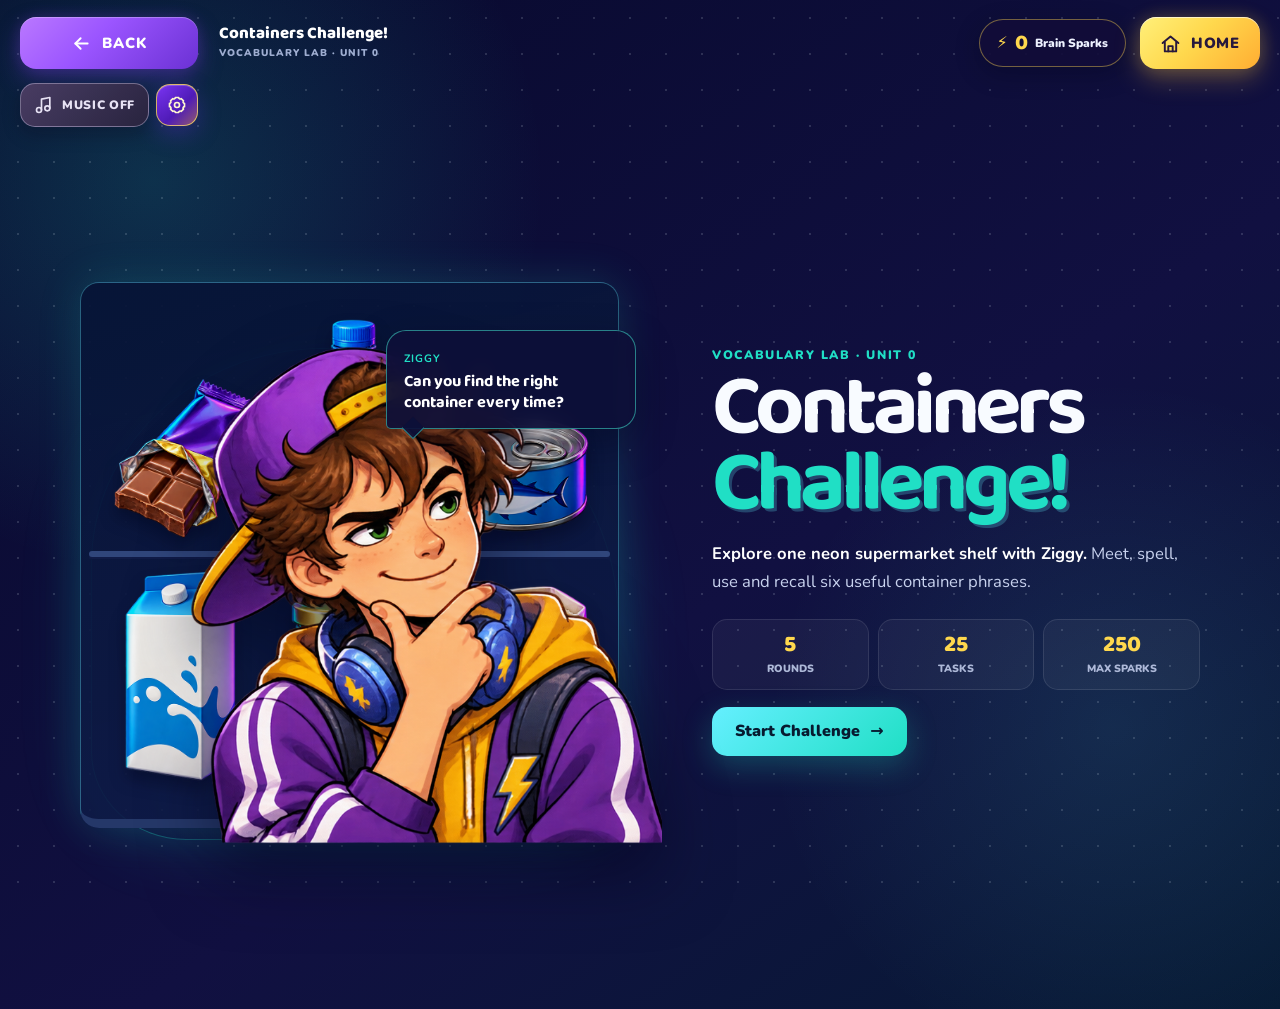
==== containers-challenge.html @ 0bf2038b "Publish English Quest Lab Unit 0" ====
<!doctype html>
<html lang="en">
<head>
  <meta charset="utf-8">
  <meta name="viewport" content="width=device-width, initial-scale=1">
  <meta name="theme-color" content="#071b34">
  <title>Containers Challenge! · Vocabulary Lab</title>
  <link rel="preconnect" href="https://fonts.googleapis.com">
  <link rel="preconnect" href="https://fonts.gstatic.com" crossorigin>
  <link href="https://fonts.googleapis.com/css2?family=Baloo+2:wght@600;700;800&family=Nunito:wght@600;700;800;900&display=swap" rel="stylesheet">
  <link rel="stylesheet" href="styles.css">
  <link rel="stylesheet" href="food-quest.css">
  <link rel="stylesheet" href="containers-challenge.css">
  <link rel="stylesheet" href="vocabulary-listen-build.css">
  <link rel="stylesheet" href="vocabulary-recall-audio.css">
  <link rel="stylesheet" href="navigation.css">
</head>
<body class="food-quest-page containers-theme">
  <header class="quest-nav shell">
    <a class="nav-button" href="vocabulary.html?unit=0#activity-panel">← Back</a>
    <div class="quest-nav-title"><span>Containers Challenge!</span><small>Vocabulary Lab · Unit 0</small></div>
    <div class="spark-counter" aria-label="Brain Sparks this run"><span aria-hidden="true">⚡</span><strong data-sparks>0</strong><span>Brain Sparks</span></div>
    <a class="home-button" href="index.html"><span aria-hidden="true">⌂</span> Home</a>
  </header>

  <main class="quest-shell shell">
    <section class="quest-intro" data-intro>
      <div class="intro-visual containers-intro" aria-label="Ziggy at a neon supermarket shelf">
        <div class="intro-mini-shelf" aria-hidden="true">
          <span class="product-art product-chocolate"></span><span class="product-art product-water"></span><span class="product-art product-tuna"></span>
          <span class="product-art product-milk"></span><span class="product-art product-jam"></span><span class="product-art product-flour"></span>
        </div>
        <img src="assets/characters/ziggy-tricky.png" alt="Ziggy ready for the Containers Challenge" width="700" height="724">
        <div class="intro-speech"><strong>Ziggy</strong><p>Can you find the right container every time?</p></div>
      </div>
      <div class="intro-copy">
        <p class="eyebrow">Vocabulary Lab · Unit 0</p>
        <h1>Containers <span>Challenge!</span></h1>
        <p class="story"><strong>Explore one neon supermarket shelf with Ziggy.</strong> Meet, spell, use and recall six useful container phrases.</p>
        <div class="intro-stats"><div><strong>5</strong><span>rounds</span></div><div><strong>25</strong><span>tasks</span></div><div><strong>250</strong><span>max sparks</span></div></div>
        <p class="best-score" data-best-score hidden>Best result: <strong>0</strong> / 250</p>
        <button class="primary-button" type="button" data-start>Start Challenge <span aria-hidden="true">→</span></button>
      </div>
    </section>

    <section class="quest-board" data-game hidden aria-live="polite">
      <div class="mission-progress"><div class="round-meta"><p data-round-label>Round 1 of 5</p><span data-task-label>Task 1 of 5</span></div><div class="progress-track" role="progressbar" aria-label="Mission progress" aria-valuemin="0" aria-valuemax="25" aria-valuenow="0"><span data-progress></span></div><div class="round-dots" data-round-dots></div></div>
      <div class="quest-stage">
        <aside class="guide-console" aria-label="Ziggy mission guide">
          <div class="guide-portrait"><img src="assets/characters/ziggy-tricky.png" alt="Ziggy looking tricky" width="700" height="724" data-guide-image><span class="guide-online"><i></i><b>Ziggy online</b></span></div>
          <div class="guide-speech"><span>Ziggy</span><p data-guide-message>Let’s meet the containers!</p></div>
          <div class="energy-panel"><div><span>Shelf mastery</span><strong data-energy-label>0%</strong></div><div class="energy-track"><span data-energy></span></div></div>
        </aside>
        <article class="quest-card" data-challenge>
          <div class="scene-status"><span data-scene-status>Supermarket shelf online</span></div>
          <div class="challenge-heading"><span class="round-icon" data-round-icon aria-hidden="true">◉</span><div><p data-round-name>Meet the Words</p><h2 data-instruction>Tap the product to reveal and hear its label.</h2></div></div>
          <div class="task-area" data-task-area></div>
          <div class="feedback" data-feedback hidden></div>
          <div class="challenge-actions"><button class="secondary-button" type="button" data-reset hidden>Empty Basket</button><button class="primary-button" type="button" data-check hidden>Check Basket</button><button class="primary-button" type="button" data-next disabled>Next</button></div>
          <div class="spark-shower" data-spark-shower aria-hidden="true"></div>
        </article>
      </div>
    </section>

    <section class="result-screen" data-result hidden>
      <div class="result-burst" aria-hidden="true">✦</div><p class="eyebrow">Shelf mastered!</p><h2>Container champion!</h2><p class="result-message" data-result-message></p>
      <div class="score-ring"><strong data-final-score>0</strong><span>/ 250</span></div>
      <div class="result-details"><p>First-try answers <strong data-final-correct>0 / 25</strong></p><p>New Brain Sparks saved <strong data-saved-sparks>+0</strong></p><p>Your best result <strong data-final-best>0 / 250</strong></p></div>
      <div class="result-actions"><button class="primary-button" type="button" data-play-again>Play Again</button><a class="secondary-button link-button" href="vocabulary.html?unit=0#activity-panel">Back to Unit 0</a><a class="secondary-button link-button" href="index.html">Home</a></div>
    </section>
  </main>
  <script src="vocabulary-audio-files.js"></script>
  <script src="vocabulary-audio.js"></script>
  <script src="vocabulary-answer-normalizer.js"></script>
  <script src="vocabulary-listen-build.js"></script>
  <script src="containers-challenge.js"></script>
  <script src="music-control.js"></script>
  <script src="navigation.js"></script>
</body>
</html>
---- styles.css ----
:root {
  --ink: #f8fbff;
  --muted: #b9c4e7;
  --night: #090d32;
  --panel: #111944;
  --line: rgba(255,255,255,.12);
  --yellow: #ffd541;
  --purple: #a15cff;
  --teal: #19d7c2;
  --blue: #398cff;
  --orange: #ff7137;
  --radius: 26px;
  --shadow: 0 22px 60px rgba(0,0,25,.28);
}

* { box-sizing: border-box; }
html { scroll-behavior: smooth; }
body { margin: 0; min-width: 320px; min-height: 100vh; color: var(--ink); background: radial-gradient(circle at 50% -20%, #1d286e 0%, transparent 42%), linear-gradient(155deg, #080b2b, #0a143b 60%, #071d37); font-family: "Nunito", system-ui, sans-serif; }
body::before { content: ""; position: fixed; inset: 0; pointer-events: none; opacity: .16; background-image: linear-gradient(rgba(255,255,255,.035) 1px, transparent 1px), linear-gradient(90deg, rgba(255,255,255,.035) 1px, transparent 1px); background-size: 48px 48px; mask-image: linear-gradient(black, transparent 80%); }
a { color: inherit; }
button { font: inherit; }
.shell { width: min(1120px, calc(100% - 40px)); margin-inline: auto; }
h1, h2, h3, p { margin-top: 0; }
h1, h2, h3 { font-family: "Baloo 2", system-ui, sans-serif; }

/* Home */
.home-shell { position: relative; width: min(1080px, calc(100% - 40px)); margin-inline: auto; padding: 68px 0 90px; }
.home-heading { margin-bottom: 48px; text-align: center; }
.brand-mark { display: grid; place-items: center; width: 52px; aspect-ratio: 1; margin: 0 auto 18px; border-radius: 16px; color: #0a123a; background: linear-gradient(145deg, #fff078, #ffb62c); box-shadow: 0 0 28px rgba(255,213,65,.2); font-family: "Baloo 2", sans-serif; font-weight: 900; transform: rotate(-4deg); }
.home-heading h1 { margin-bottom: 7px; font-size: clamp(3.6rem, 8vw, 6.4rem); line-height: .98; letter-spacing: -.06em; }
.home-heading h1 span { color: var(--yellow); }
.home-heading p { margin-bottom: 0; color: var(--muted); font-size: clamp(1rem, 2vw, 1.25rem); }
.lab-grid { display: grid; grid-template-columns: repeat(3, minmax(0,1fr)); gap: 24px; }
.lab-card { --accent: var(--purple); overflow: hidden; border: 1px solid var(--line); border-radius: var(--radius); color: var(--ink); background: rgba(17,25,68,.78); box-shadow: var(--shadow); text-decoration: none; transition: transform .25s ease, border-color .25s ease, box-shadow .25s ease; }
.lab-card.vocabulary { --accent: var(--teal); }
.lab-card.spelling { --accent: var(--blue); }
.lab-card.writing { --accent: var(--orange); }
.lab-card:hover { transform: translateY(-6px); border-color: color-mix(in srgb, var(--accent) 55%, white 12%); box-shadow: 0 28px 65px rgba(0,0,28,.36), 0 0 26px color-mix(in srgb, var(--accent) 15%, transparent); }
.lab-image { margin: 9px 9px 0; overflow: hidden; border-radius: 18px; background: #080d31; }
.lab-image img { display: block; width: 100%; height: auto; aspect-ratio: 1672 / 941; object-fit: contain; }
.lab-card-body { display: flex; align-items: center; justify-content: space-between; gap: 20px; padding: 22px 24px 24px; }
.lab-card-body p { margin-bottom: 2px; color: var(--accent); font-size: .78rem; font-weight: 900; text-transform: uppercase; letter-spacing: .11em; }
.lab-card-body h2 { margin-bottom: 0; font-size: clamp(1.55rem, 3vw, 2.1rem); line-height: 1.05; }
.open-arrow { display: grid; place-items: center; flex: 0 0 46px; width: 46px; aspect-ratio: 1; border-radius: 14px; color: #071033; background: var(--accent); font-size: 1.45rem; font-weight: 900; transition: transform .25s ease; }
.lab-card:hover .open-arrow { transform: translateX(4px); }
.lab-readiness { margin: -8px 18px 20px; padding: 14px; border: 1px solid rgba(255,255,255,.12); border-radius: 15px; background: rgba(5,9,38,.48); }
.lab-readiness>div:first-child { display: flex; align-items: baseline; justify-content: space-between; gap: 12px; }
.lab-readiness strong { color: var(--accent); }
.lab-readiness span, .lab-readiness small { color: var(--muted); font-size: .78rem; }
.lab-readiness small { display: block; margin-top: 7px; }
.lab-readiness .confirmed-count { display: block; margin-top: 5px; }
.readiness-track { height: 7px; margin-top: 9px; overflow: hidden; border-radius: 99px; background: rgba(255,255,255,.1); }
.readiness-track i { display: block; height: 100%; border-radius: inherit; background: var(--accent); }
.lab-readiness.is-ready { border-color: rgba(76,232,198,.42); }
.communication-readiness { display: grid; gap: 5px; margin-top: 10px; padding-top: 9px; border-top: 1px solid rgba(255,255,255,.1); }
.communication-readiness>b { color: var(--ink); font-size: .78rem; }
.communication-readiness>span { display: flex; justify-content: space-between; gap: 10px; }
.communication-readiness i, .communication-readiness em { font-style: normal; }
.communication-readiness .is-confirmed em { color: #4ce8c6; }
.communication-readiness .needs-confirmation em { color: #ffd36a; }
.final-quest-entry { display: flex; align-items: center; justify-content: space-between; gap: 28px; margin-top: 28px; padding: 26px 30px; border: 1px solid rgba(255,216,77,.5); border-radius: 24px; background: radial-gradient(circle at 90% 10%, rgba(255,216,77,.16), transparent 35%), linear-gradient(135deg, rgba(80,43,139,.9), rgba(30,23,76,.96)); box-shadow: var(--shadow); }
.final-quest-entry p { margin: 0 0 3px; color: var(--yellow); font-size: .78rem; font-weight: 900; letter-spacing: .11em; text-transform: uppercase; }
.final-quest-entry h2 { margin: 0; font-size: clamp(2rem,4vw,3rem); }
.final-quest-entry .final-status { display: grid; justify-items: start; gap: 5px; color: #d9d5ed; }
.final-summary { font-weight: 800; }
.final-status small { color: #cfc8e4; font-size: .82rem; }
.final-status small.is-unlocked { color: #78f2d4; font-weight: 900; }
.final-requirements { color: var(--yellow); font-size: .78rem; font-weight: 900; text-underline-offset: 3px; }
.final-quest-entry>.final-quest-action { display: inline-flex; align-items: center; justify-content: center; gap: 12px; flex: 0 0 auto; min-height: 52px; padding: 14px 20px; border-radius: 15px; color: #24133f; background: linear-gradient(135deg,var(--yellow),var(--orange)); box-shadow: 0 12px 28px rgba(255,174,58,.22); font-weight: 900; text-decoration: none; transition: transform .18s ease, filter .18s ease, box-shadow .18s ease; }
.final-quest-action svg { width: 21px; height: 21px; fill: none; stroke: currentColor; stroke-width: 2.2; stroke-linecap: round; stroke-linejoin: round; }
.final-quest-entry>.final-quest-action:not(.is-locked):hover { transform: translateY(-2px) scale(1.025); filter: brightness(1.08); box-shadow: 0 16px 34px rgba(255,174,58,.32); }
.final-quest-entry>.final-quest-action.is-locked { cursor: not-allowed; color: #c6c1d5; background: linear-gradient(135deg,#38324f,#29243d); box-shadow: inset 0 0 0 1px rgba(255,255,255,.1); }

/* Lab pages */
.lab-page { --theme: var(--purple); background: radial-gradient(circle at 65% 0%, color-mix(in srgb, var(--theme) 18%, transparent), transparent 35%), linear-gradient(155deg, #080b2b, #0b1439 65%, #071b34); }
.theme-vocabulary { --theme: var(--teal); }
.theme-spelling { --theme: var(--blue); }
.theme-writing { --theme: var(--orange); }
.lab-nav { position: relative; z-index: 2; display: flex; justify-content: space-between; align-items: center; padding-block: 22px; }
.nav-button, .home-button { display: inline-flex; align-items: center; justify-content: center; gap: 8px; min-height: 46px; padding: 0 17px; border: 1px solid var(--line); border-radius: 14px; background: rgba(255,255,255,.055); font-weight: 800; text-decoration: none; transition: background .2s ease, transform .2s ease; }
.nav-button:hover, .home-button:hover { transform: translateY(-2px); background: rgba(255,255,255,.1); }
.home-button { color: var(--theme); }
.lab-shell { padding: 38px 0 90px; }
.lab-hero { display: grid; grid-template-columns: minmax(0,1.22fr) minmax(280px,.78fr); align-items: center; gap: clamp(32px, 6vw, 72px); }
.lab-cover { overflow: hidden; padding: 8px; border: 1px solid color-mix(in srgb, var(--theme) 42%, white 10%); border-radius: 27px; background: rgba(255,255,255,.05); box-shadow: var(--shadow), 0 0 42px color-mix(in srgb, var(--theme) 12%, transparent); }
.lab-cover img { display: block; width: 100%; height: auto; aspect-ratio: 1672 / 941; border-radius: 19px; object-fit: contain; background: #080d31; }
.lab-character-stage { position: relative; display: grid; place-items: end center; min-height: 500px; isolation: isolate; }
.lab-character-stage::before { content: ""; position: absolute; z-index: -1; left: 8%; right: 8%; bottom: 3%; height: 58%; border: 1px solid color-mix(in srgb, var(--theme) 35%, transparent); border-radius: 46% 54% 20% 20%; background: radial-gradient(circle at 50% 70%, color-mix(in srgb, var(--theme) 26%, transparent), transparent 67%); box-shadow: 0 0 65px color-mix(in srgb, var(--theme) 15%, transparent); }
.lab-character-stage > img { display: block; width: auto; max-width: 100%; height: min(500px, 48vw); object-fit: contain; filter: drop-shadow(0 24px 30px rgba(0,0,25,.42)); }
.lab-character-bubble { position: absolute; z-index: 2; top: 5%; right: 0; width: min(245px, 46%); padding: 15px 17px; border: 1px solid color-mix(in srgb, var(--theme) 48%, white 8%); border-radius: 20px 20px 20px 5px; background: rgba(12,18,58,.92); box-shadow: 0 16px 38px rgba(0,0,25,.28), 0 0 24px color-mix(in srgb, var(--theme) 12%, transparent); backdrop-filter: blur(8px); }
.lab-character-bubble::after { content: ""; position: absolute; left: 18px; bottom: -8px; width: 15px; height: 15px; border-right: 1px solid color-mix(in srgb, var(--theme) 48%, white 8%); border-bottom: 1px solid color-mix(in srgb, var(--theme) 48%, white 8%); background: rgba(12,18,58,.92); transform: rotate(45deg); }
.lab-character-bubble span { color: var(--theme); font-size: .68rem; font-weight: 900; text-transform: uppercase; letter-spacing: .11em; }
.lab-character-bubble p { margin: 3px 0 0; color: #fff; font-family: "Baloo 2", sans-serif; font-size: 1rem; font-weight: 700; line-height: 1.3; }
.lab-guide, .section-title > p, .activity-heading p { margin-bottom: 7px; color: var(--theme); font-size: .77rem; font-weight: 900; text-transform: uppercase; letter-spacing: .13em; }
.lab-title h1 { margin-bottom: 14px; font-size: clamp(3.4rem, 7vw, 6rem); line-height: .93; letter-spacing: -.06em; }
.lab-title > p:last-child { max-width: 420px; margin-bottom: 0; color: var(--muted); font-size: 1.06rem; line-height: 1.65; }
.units-section { margin-top: 80px; }
.section-title { margin-bottom: 25px; }
.section-title h2 { margin-bottom: 0; font-size: clamp(2.2rem, 4vw, 3.3rem); line-height: 1; }
.unit-grid { display: grid; grid-template-columns: repeat(3, minmax(0,1fr)); gap: 15px; }
.unit-card { display: grid; grid-template-columns: 48px 1fr auto; align-items: center; gap: 13px; min-height: 88px; padding: 14px; border: 1px solid color-mix(in srgb, var(--theme) 38%, transparent); border-radius: 19px; color: var(--ink); background: rgba(17,25,68,.72); text-align: left; cursor: pointer; transition: transform .2s ease, border-color .2s ease, background .2s ease; }
.unit-card:not(:disabled):hover { transform: translateY(-3px); border-color: var(--theme); }
.unit-card.is-selected { border-color: var(--theme); background: color-mix(in srgb, var(--theme) 13%, #111944); box-shadow: 0 0 25px color-mix(in srgb, var(--theme) 12%, transparent); }
.unit-index { display: grid; place-items: center; width: 48px; aspect-ratio: 1; border-radius: 14px; color: #071033; background: var(--theme); font-family: "Baloo 2", sans-serif; font-size: 1.4rem; font-weight: 900; }
.unit-card small, .unit-card strong { display: block; }
.unit-card small { color: var(--muted); font-size: .66rem; text-transform: uppercase; letter-spacing: .08em; }
.unit-card strong { margin-top: 2px; font-family: "Baloo 2", sans-serif; font-size: 1rem; }
.unit-action { color: var(--theme); font-size: .76rem; font-weight: 900; text-transform: uppercase; }
.unit-card.is-locked { opacity: .52; cursor: not-allowed; }
.unit-card.is-locked .unit-index { color: var(--muted); background: rgba(255,255,255,.1); }
.activity-panel { scroll-margin-top: 22px; margin-top: 24px; min-height: 116px; padding: 24px; border: 1px dashed rgba(255,255,255,.15); border-radius: 23px; background: rgba(10,15,50,.42); }
.panel-prompt { display: flex; align-items: center; justify-content: center; gap: 12px; min-height: 66px; color: var(--muted); text-align: center; }
.panel-prompt span { color: var(--theme); font-size: 1.5rem; }
.panel-prompt p { margin: 0; }
.activity-panel.is-open { border-style: solid; border-color: color-mix(in srgb, var(--theme) 32%, transparent); background: rgba(17,25,68,.68); }
.activity-heading { display: flex; justify-content: space-between; align-items: center; gap: 20px; margin-bottom: 20px; }
.activity-heading h2 { margin-bottom: 0; font-size: clamp(1.7rem, 4vw, 2.5rem); }
.unit-state { padding: 7px 11px; border-radius: 999px; color: var(--theme); background: color-mix(in srgb, var(--theme) 12%, transparent); font-size: .7rem; font-weight: 900; text-transform: uppercase; letter-spacing: .08em; }
.empty-state { display: flex; align-items: center; gap: 17px; padding: 23px; border: 1px solid var(--line); border-radius: 18px; background: rgba(6,10,39,.44); }
.empty-state > span { display: grid; place-items: center; flex: 0 0 48px; width: 48px; aspect-ratio: 1; border-radius: 14px; color: var(--theme); background: color-mix(in srgb, var(--theme) 10%, transparent); font-size: 1.6rem; }
.empty-state h3 { margin-bottom: 4px; font-size: 1.18rem; }
.empty-state p { margin-bottom: 0; color: var(--muted); line-height: 1.5; }
.activity-list { display: grid; gap: 12px; }
.activity-card { display: grid; grid-template-columns: auto 1fr auto; align-items: center; gap: 15px; padding: 18px; border: 1px solid var(--line); border-radius: 16px; text-decoration: none; }

/* Vocabulary mission catalogue */
.theme-vocabulary { min-width: 0; }
.theme-vocabulary .activity-panel.has-mission-grid { padding: clamp(18px, 3vw, 30px); background: radial-gradient(circle at 100% 0%, rgba(25,215,194,.12), transparent 34%), rgba(17,25,68,.72); }
.mission-heading { margin-bottom: 24px; }
.mission-grid { display: grid; grid-template-columns: repeat(3, minmax(0, 1fr)); gap: 18px; }
.mission-card { position: relative; display: grid; grid-template-columns: minmax(0, 1fr) 112px; grid-template-areas: "top top" "topic character" "title character" "wordcount character" "stages stages" "footer footer"; gap: 8px 16px; min-height: 332px; overflow: hidden; padding: 20px; border: 1px solid rgba(25,215,194,.3); border-radius: 22px; color: var(--ink); background: linear-gradient(145deg, rgba(16,61,75,.84), rgba(12,24,66,.96) 62%); box-shadow: inset 0 1px rgba(255,255,255,.06), 0 16px 34px rgba(0,0,30,.22); text-decoration: none; }
.mission-card::before { content: ""; position: absolute; inset: auto -45px -70px auto; width: 180px; aspect-ratio: 1; border-radius: 50%; background: rgba(25,215,194,.1); filter: blur(2px); pointer-events: none; }
.mission-card.is-available { z-index: 0; cursor: pointer; border-color: rgba(43,255,196,.68); background: linear-gradient(145deg, rgba(14,93,89,.9), rgba(12,31,70,.97) 64%); transition: transform .22s ease, border-color .22s ease, box-shadow .22s ease; }
.mission-card.is-available > * { pointer-events: none; }
.mission-card.is-available:hover { transform: translateY(-5px); border-color: #5dffd5; box-shadow: 0 20px 42px rgba(0,0,30,.32), 0 0 28px rgba(25,215,194,.18); }
.mission-card.is-locked { opacity: .78; }
.mission-card-top { grid-area: top; display: flex; align-items: center; justify-content: space-between; gap: 10px; }
.mission-number { color: #72ffe1; font-size: .67rem; font-weight: 900; text-transform: uppercase; letter-spacing: .11em; }
.mission-status { display: inline-flex; align-items: center; gap: 6px; padding: 6px 9px; border-radius: 999px; font-size: .62rem; font-weight: 900; text-transform: uppercase; letter-spacing: .06em; }
.mission-status::before { content: ""; width: 7px; aspect-ratio: 1; border-radius: 50%; background: currentColor; box-shadow: 0 0 9px currentColor; }
.mission-status.is-coming-soon { color: #aebbdc; background: rgba(255,255,255,.07); }
.mission-status.is-ready { color: #64ffb7; background: rgba(40,255,151,.11); }
.mission-status.is-completed { color: #ffe36d; background: rgba(255,213,65,.12); }
.mission-status.is-progress { color: #70f4ff; background: rgba(33,217,255,.13); }
.mission-status.is-not-started { color: #ffce69; background: rgba(255,170,45,.14); }
.mission-card.is-mission-open { border-width: 2px; box-shadow: 0 18px 38px rgba(0,0,30,.3), 0 0 24px rgba(255,190,58,.12); }
.mission-card.is-mission-open::after { content: "Mission available"; position: absolute; right: 16px; bottom: 13px; color: rgba(255,225,132,.22); font-size: .58rem; font-weight: 900; letter-spacing: .09em; text-transform: uppercase; pointer-events: none; }
.mission-card.is-mission-complete { opacity: 1; border-color: rgba(255,225,103,.58); }
.mission-card.is-mission-complete[data-mission-launch] { pointer-events: auto; cursor: pointer; }
.mission-character { grid-area: character; position: relative; z-index: 1; display: grid; align-items: end; justify-items: center; min-height: 118px; }
.mission-character::before { content: ""; position: absolute; z-index: -1; bottom: 2px; width: 105px; height: 70px; border-radius: 50%; background: radial-gradient(circle, rgba(25,215,194,.3), transparent 68%); }
.mission-character img { display: block; width: 108px; height: 138px; object-fit: contain; object-position: center bottom; filter: drop-shadow(0 12px 12px rgba(0,0,24,.38)); }
.mission-topic { grid-area: topic; align-self: end; color: #69fadd; font-size: .72rem; font-weight: 900; text-transform: uppercase; letter-spacing: .08em; }
.mission-title { grid-area: title; align-self: start; font-family: "Baloo 2", sans-serif; font-size: clamp(1.35rem, 2.4vw, 1.8rem); line-height: 1.04; }
.mission-word-count { grid-area: wordcount; width:fit-content; padding:5px 8px; border-radius:999px; color:#ffe36d; background:rgba(255,213,65,.11); font-size:.65rem; font-weight:900; text-transform:uppercase; }
.mission-stages { grid-area: stages; display: flex; flex-wrap: wrap; gap: 6px; align-content: start; margin-top: 7px; }
.mission-stages > span { display: grid; gap: 1px; padding: 5px 8px; border: 1px solid rgba(105,250,221,.18); border-radius: 12px; color: #c9f8ef; background: rgba(4,24,48,.38); font-size: .64rem; font-weight: 800; }
.mission-stages > span.is-stage-complete { border-color:rgba(255,227,109,.58); color:#ffe36d; background:rgba(255,213,65,.1); }
.mission-stages > span.is-stage-complete::before { content:"✓"; margin-right:3px; }
.mission-stages b { font: inherit; }
.mission-stages small { color: #8ebdb7; font-size: .52rem; font-weight: 800; }
.mission-card-footer { grid-area: footer; z-index: 1; display: flex; align-items: end; justify-content: space-between; gap: 12px; min-height: 28px; margin-top: 6px; }
.mission-description { grid-column: 1 / -1; color: #d8ddf3; font-size: .86rem; line-height: 1.4; }
.theme-writing .activity-panel.has-mission-grid { padding: clamp(18px, 3vw, 30px); background: radial-gradient(circle at 100% 0%, rgba(255,146,69,.16), transparent 34%), rgba(31,19,69,.78); }
.theme-writing .mission-card { border-color: rgba(255,190,68,.38); background: linear-gradient(145deg, rgba(106,42,95,.92), rgba(30,22,72,.97) 66%); }
.theme-writing .mission-card.is-available { border-color: rgba(255,174,65,.72); }
.theme-grammar .activity-panel.has-mission-grid { padding: clamp(18px, 3vw, 30px); background: radial-gradient(circle at 100% 0%, rgba(169,83,255,.18), transparent 34%), rgba(35,20,75,.78); }
.theme-grammar .mission-card { border-color: rgba(188,117,255,.5); background: linear-gradient(145deg, rgba(84,37,135,.94), rgba(30,22,72,.98) 68%); }
.theme-grammar .mission-card.is-mission-open { border-color: rgba(255,197,71,.82); box-shadow: 0 18px 38px rgba(0,0,30,.32), 0 0 28px rgba(165,77,255,.2); }
.theme-grammar .mission-topic,.theme-grammar .mission-action,.theme-grammar .mission-progress-count { color: #ffd667; }
.theme-writing .mission-topic,.theme-writing .mission-action,.theme-writing .mission-progress-count { color: #ffbf55; }
.writing-cover-mark { width: 128px; height: 82px; margin-bottom: 8px; border-radius: 16px; object-fit: cover; box-shadow: 0 10px 28px rgba(0,0,30,.3); }
.mission-best { color: #ffe36d; font-size: .68rem; font-weight: 900; }
.mission-progress-count { color:#c8d8f5; font-size:.66rem; font-weight:900; }
.mission-action { min-height: 38px; margin-left: auto; display: inline-flex; align-items: center; justify-content: center; padding: 8px 12px; border-radius: 12px; color: #082d35; background: linear-gradient(135deg,#6dffe0,#20d9c4); box-shadow: 0 8px 18px rgba(25,215,194,.18); font-size: .72rem; font-weight: 900; text-transform: uppercase; letter-spacing: .05em; }
.theme-grammar .mission-action { color: #281244; background: linear-gradient(135deg,#ffe169,#ffb43e); box-shadow: 0 8px 18px rgba(255,180,62,.2); }
.mission-card.is-locked .mission-action { color: #9aa8cd; }
.legacy-lab-redirect { display: grid; grid-template-columns: minmax(220px,.65fr) minmax(280px,1fr); align-items: center; gap: 38px; min-height: 100vh; padding-block: 50px; }
.legacy-lab-redirect img { display: block; width: 100%; max-height: 520px; object-fit: contain; filter: drop-shadow(0 24px 30px rgba(0,0,25,.42)); }
.legacy-lab-redirect h1 { margin-bottom: 10px; font-size: clamp(3rem,7vw,5.5rem); line-height: .95; }
.legacy-lab-redirect p:not(.lab-guide) { color: var(--muted); font-size: 1.05rem; }
.legacy-lab-redirect .nav-button { width: fit-content; color: #071033; background: var(--teal); }
@media (max-width: 820px) {
  .home-shell { padding-top: 52px; }
  .home-heading { margin-bottom: 36px; }
  .lab-grid { grid-template-columns: repeat(2,minmax(0,1fr)); gap: 18px; }
  .lab-card-body { padding: 18px; }
  .open-arrow { width: 40px; }
  .lab-hero { grid-template-columns: 1fr; gap: 32px; }
  .lab-title { max-width: 660px; }
  .lab-cover { max-width: 720px; }
  .lab-character-stage { justify-self: center; width: min(100%, 680px); min-height: 430px; }
  .lab-character-stage > img { height: min(430px, 70vw); }
  .units-section { margin-top: 62px; }
  .unit-grid { grid-template-columns: 1fr; }
  .mission-grid { grid-template-columns: 1fr; }
}

@media (min-width: 821px) and (max-width: 1080px) {
  .mission-grid { grid-template-columns: repeat(2,minmax(0,1fr)); }
}

@media (max-width: 620px) {
  .shell, .home-shell { width: min(100% - 24px, 540px); }
  .home-shell { padding-block: 40px 64px; }
  .home-heading h1 { font-size: clamp(3.25rem, 16vw, 4.6rem); }
  .lab-grid { grid-template-columns: 1fr; }
  .final-quest-entry { align-items: stretch; flex-direction: column; padding: 22px 18px; }
  .final-quest-entry>.final-quest-action { width: 100%; justify-content: center; }
  .lab-card-body h2 { font-size: 1.7rem; }
  .lab-nav { padding-block: 14px; }
  .nav-button, .home-button { min-height: 42px; padding-inline: 14px; }
  .lab-shell { padding-top: 20px; }
  .lab-hero { gap: 26px; }
  .lab-cover { padding: 5px; border-radius: 20px; }
  .lab-cover img { border-radius: 14px; }
  .lab-character-stage { min-height: 285px; }
  .lab-character-stage > img { height: min(300px, 80vw); max-width: 78%; }
  .lab-character-bubble { top: 2%; right: 1%; width: min(190px, 45%); padding: 10px 12px; border-radius: 15px 15px 15px 4px; }
  .lab-character-bubble p { font-size: .78rem; }
  .lab-title h1 { font-size: 3.45rem; }
  .units-section { margin-top: 52px; }
  .unit-card { min-height: 80px; }
  .activity-panel { padding: 17px; }
  .activity-heading { align-items: flex-start; }
  .empty-state { align-items: flex-start; padding: 18px; }
  .mission-card { grid-template-columns: minmax(0, 1fr) 84px; min-height: 288px; padding: 16px; }
  .mission-character img { width: 84px; height: 112px; }
  .mission-character::before { width: 82px; height: 54px; }
  .mission-stages > span { font-size: .59rem; }
  .mission-card-footer { align-items: flex-start; flex-direction: column; }
  .mission-action { margin-left: 0; }
  .legacy-lab-redirect { grid-template-columns: 1fr; text-align: center; }
  .legacy-lab-redirect img { max-height: 300px; }
  .legacy-lab-redirect .nav-button { margin-inline: auto; }
}

@media (prefers-reduced-motion: reduce) {
  html { scroll-behavior: auto; }
  *, *::before, *::after { transition-duration: .001ms !important; scroll-behavior: auto !important; }
}

:focus-visible { outline: 3px solid var(--yellow); outline-offset: 4px; }
.progress-data-tools{max-width:1180px;margin:24px auto 0;padding:18px 22px;border:1px solid rgba(255,255,255,.16);border-radius:18px;display:flex;align-items:center;justify-content:space-between;gap:18px;background:rgba(9,13,50,.72);color:#fff}.progress-data-tools h2{margin:0;font-size:1.15rem}.progress-data-tools p{margin:4px 0}.progress-data-tools small{display:block;min-height:1.2em;color:#d9ddff}.progress-data-actions{display:flex;align-items:center;gap:10px;flex-wrap:wrap}.progress-data-actions button,.progress-data-actions label{border:0;border-radius:999px;padding:10px 14px;background:#fff;color:#11133e;font:800 .85rem Nunito,sans-serif;cursor:pointer}.progress-data-actions input{position:absolute;width:1px;height:1px;opacity:0}@media(max-width:720px){.progress-data-tools{align-items:stretch;flex-direction:column}}
---- food-quest.css ----
:root {
  --quest-a: #28e7c5;
  --quest-b: #75f6ff;
  --quest-c: #ffd84d;
  --quest-dark: #063d58;
  --quest-warm: #ff7a54;
}

.quantity-theme { --quest-a: #a96cff; --quest-b: #ff78ce; --quest-dark: #492070; --quest-warm: #55dcff; }
[hidden] { display: none !important; }
.sr-only { position: absolute; width: 1px; height: 1px; padding: 0; margin: -1px; overflow: hidden; clip: rect(0,0,0,0); white-space: nowrap; border: 0; }
.food-quest-page { overflow-x: hidden; background: radial-gradient(circle at 12% 18%, color-mix(in srgb, var(--quest-a) 18%, transparent), transparent 28%), radial-gradient(circle at 87% 72%, color-mix(in srgb, var(--quest-b) 10%, transparent), transparent 26%), linear-gradient(145deg, #07092c, #111041 58%, #071b35); }
.food-quest-page::after { content: ""; position: fixed; z-index: -1; inset: 0; pointer-events: none; opacity: .15; background-image: radial-gradient(circle, #e7f8ff 1px, transparent 1px); background-size: 36px 36px; }
.quest-nav { position: relative; z-index: 5; display: grid; grid-template-columns: auto 1fr auto auto; align-items: center; gap: 14px; width: min(1240px, calc(100% - 40px)); padding-block: 17px; }
.quest-nav-title { padding-left: 7px; }
.quest-nav-title span, .quest-nav-title small { display: block; }
.quest-nav-title span { color: #fff; font: 800 1.05rem/1 "Baloo 2", sans-serif; }
.quest-nav-title small { margin-top: 3px; color: #9faed1; font-size: .62rem; font-weight: 900; text-transform: uppercase; letter-spacing: .1em; }
.spark-counter { display: inline-flex; align-items: center; justify-content: center; gap: 7px; min-height: 48px; padding: 0 17px; border: 1px solid rgba(255,216,77,.42); border-radius: 999px; background: rgba(18,13,57,.9); box-shadow: 0 7px 25px rgba(0,0,22,.3); }
.spark-counter > span:first-child, .spark-counter strong { color: var(--quest-c); }
.spark-counter strong { font: 800 1.35rem "Baloo 2", sans-serif; }
.spark-counter > span:last-child { color: #edf1ff; font-size: .74rem; font-weight: 900; }
.food-quest-page .home-button { color: var(--quest-a); }
.quest-shell { padding: 30px 0 80px; }

.quest-intro { display: grid; grid-template-columns: minmax(0,1.06fr) minmax(340px,.94fr); align-items: center; gap: clamp(36px,7vw,82px); min-height: calc(100vh - 145px); }
.intro-visual { position: relative; display: grid; place-items: end center; min-height: 620px; isolation: isolate; }
.intro-visual::before { content: ""; position: absolute; z-index: -2; inset: 16% 2% 2%; border: 1px solid color-mix(in srgb, var(--quest-a) 32%, transparent); border-radius: 44% 56% 18% 18%; background: radial-gradient(circle at 50% 68%, color-mix(in srgb, var(--quest-a) 24%, transparent), transparent 66%); box-shadow: 0 0 75px color-mix(in srgb, var(--quest-a) 16%, transparent); }
.intro-visual > img { display: block; width: auto; max-width: 92%; height: min(600px,60vw); object-fit: contain; filter: drop-shadow(0 30px 34px rgba(0,0,24,.5)); }
.quantity-intro > img { height: min(520px,54vw); }
.intro-speech { position: absolute; z-index: 3; top: 13%; right: -1%; width: min(250px,46%); padding: 15px 17px; border: 1px solid color-mix(in srgb, var(--quest-a) 46%, white 8%); border-radius: 20px 20px 20px 5px; background: rgba(13,16,57,.93); box-shadow: 0 15px 38px rgba(0,0,25,.35); backdrop-filter: blur(8px); }
.intro-speech::after { content: ""; position: absolute; left: 18px; bottom: -8px; width: 15px; height: 15px; border-right: 1px solid color-mix(in srgb, var(--quest-a) 46%, white 8%); border-bottom: 1px solid color-mix(in srgb, var(--quest-a) 46%, white 8%); background: rgba(13,16,57,.93); transform: rotate(45deg); }
.intro-speech strong { color: var(--quest-a); font-size: .67rem; text-transform: uppercase; letter-spacing: .11em; }
.intro-speech p { margin: 3px 0 0; color: #fff; font: 700 1.02rem/1.3 "Baloo 2", sans-serif; }
.store-sign, .quantity-display { position: absolute; z-index: -1; top: 25%; left: 3%; display: grid; place-items: center; width: 104px; min-height: 72px; border: 2px solid var(--quest-a); border-radius: 15px; color: var(--quest-a); background: #080d31; box-shadow: 0 0 25px color-mix(in srgb, var(--quest-a) 48%, transparent), inset 0 0 20px color-mix(in srgb, var(--quest-a) 12%, transparent); transform: rotate(-5deg); }
.store-sign span, .quantity-display b { font: 800 1.15rem "Baloo 2", sans-serif; }
.store-sign i, .quantity-display span { color: var(--quest-b); font-size: .58rem; font-style: normal; font-weight: 900; letter-spacing: .15em; }
.intro-shelves, .intro-crates { position: absolute; z-index: -1; left: 3%; right: 3%; bottom: 5%; display: flex; align-items: end; justify-content: space-around; height: 85px; padding: 10px 18px; border: 1px solid color-mix(in srgb, var(--quest-a) 28%, transparent); border-radius: 15px; background: rgba(8,13,49,.78); font-size: 2rem; }
.intro-crates { left: 8%; right: 8%; }
.eyebrow { margin-bottom: 8px; color: var(--quest-a); font-size: .77rem; font-weight: 900; text-transform: uppercase; letter-spacing: .13em; }
.intro-copy h1 { margin-bottom: 18px; font-size: clamp(3.55rem,6.7vw,6rem); line-height: .88; letter-spacing: -.06em; }
.intro-copy h1 span { display: block; color: var(--quest-a); text-shadow: 3px 3px 0 color-mix(in srgb, var(--quest-b) 24%, transparent); }
.story { max-width: 520px; margin-bottom: 24px; color: #c8d2ee; font-size: 1.04rem; line-height: 1.65; }
.story strong { color: #fff; }
.intro-stats { display: grid; grid-template-columns: repeat(3,1fr); gap: 9px; max-width: 510px; margin-bottom: 17px; }
.intro-stats div { padding: 13px; border: 1px solid rgba(255,255,255,.1); border-radius: 15px; background: rgba(255,255,255,.045); text-align: center; }
.intro-stats strong, .intro-stats span { display: block; }
.intro-stats strong { color: var(--quest-c); font: 800 1.45rem/1 "Baloo 2", sans-serif; }
.intro-stats span { margin-top: 4px; color: #aeb9d8; font-size: .66rem; font-weight: 900; text-transform: uppercase; }
.best-score { margin-bottom: 16px; color: #d9cdf1; }
.best-score strong { color: var(--quest-c); }
.intro-actions { display: flex; flex-wrap: wrap; align-items: center; gap: 14px; }
.mission-link { color: var(--quest-b); font-size: .82rem; font-weight: 900; text-underline-offset: 4px; }

.primary-button, .secondary-button, .option-button, .word-button, .match-option { min-height: 49px; border: 0; border-radius: 15px; font-weight: 900; cursor: pointer; transition: transform .18s ease, box-shadow .18s ease, opacity .18s ease, background .18s ease; }
.primary-button { display: inline-flex; align-items: center; justify-content: center; gap: 10px; padding: 0 23px; color: #071b30; background: linear-gradient(135deg,var(--quest-b),var(--quest-a)); box-shadow: 0 10px 30px color-mix(in srgb, var(--quest-a) 25%, transparent); }
.secondary-button { padding: 0 19px; border: 1px solid rgba(255,255,255,.16); color: #f8fbff; background: rgba(255,255,255,.075); }
.primary-button:hover:not(:disabled), .secondary-button:hover:not(:disabled), .option-button:hover:not(:disabled), .word-button:hover:not(:disabled), .match-option:hover:not(:disabled) { transform: translateY(-2px); }
.primary-button:disabled { opacity: .35; cursor: not-allowed; box-shadow: none; }

.quest-board { --round-a: var(--quest-a); --round-b: var(--quest-b); --round-dark: var(--quest-dark); width: min(1180px,100%); margin: 8px auto 0; }
.quest-board[data-round-theme="shop"] { --round-a: #32e6bd; --round-b: #7ff8e0; --round-dark: #075b57; }
.quest-board[data-round-theme="fridge"] { --round-a: #51a8ff; --round-b: #70eeff; --round-dark: #144b86; }
.quest-board[data-round-theme="build"] { --round-a: #ff8d4d; --round-b: #ffd35d; --round-dark: #713944; }
.quest-board[data-round-theme="boss"] { --round-a: #ff58bb; --round-b: #ffd84d; --round-dark: #6b2472; }
.quest-board[data-round-theme="count"] { --round-a: #6a9dff; --round-b: #64e7ff; --round-dark: #253e83; }
.quest-board[data-round-theme="pack"] { --round-a: #ff9b4a; --round-b: #ffe36a; --round-dark: #74394b; }
.quest-board[data-round-theme="ask"] { --round-a: #45e49a; --round-b: #c2f65a; --round-dark: #176257; }
.mission-progress { margin-bottom: 13px; padding: 12px 16px; border: 1px solid rgba(255,255,255,.11); border-radius: 17px; background: rgba(9,9,42,.65); }
.round-meta { display: flex; justify-content: space-between; gap: 18px; margin-bottom: 7px; color: #cbd4ee; font-size: .75rem; font-weight: 900; text-transform: uppercase; letter-spacing: .08em; }
.round-meta p { margin: 0; color: var(--round-b); }
.progress-track { overflow: hidden; height: 9px; border-radius: 99px; background: rgba(255,255,255,.08); }
.progress-track > span { display: block; width: 0; height: 100%; border-radius: inherit; background: linear-gradient(90deg,var(--round-a),var(--round-b),var(--quest-c)); transition: width .4s ease; }
.round-dots { display: grid; grid-template-columns: repeat(5,1fr); gap: 7px; margin-top: 7px; }
.round-dot { height: 5px; border-radius: 99px; background: rgba(255,255,255,.09); }
.round-dot.is-current { background: var(--round-a); box-shadow: 0 0 10px var(--round-a); }
.round-dot.is-done { background: #58e4ad; }
.quest-stage { display: grid; grid-template-columns: 260px minmax(0,1fr); align-items: stretch; gap: 15px; }
.guide-console, .quest-card { border: 1px solid color-mix(in srgb, var(--round-a) 30%, rgba(255,255,255,.1)); box-shadow: 0 24px 65px rgba(0,0,25,.35),0 0 28px color-mix(in srgb,var(--round-a) 8%,transparent); }
.guide-console { position: relative; overflow: hidden; padding: 13px; border-radius: 25px; background: linear-gradient(165deg,color-mix(in srgb,var(--round-dark) 45%,#1b154d),#0a1034 68%); }
.guide-portrait { position: relative; display: grid; place-items: end center; min-height: 320px; border: 1px solid color-mix(in srgb,var(--round-a) 44%,white 8%); border-radius: 18px; background: radial-gradient(circle at 50% 75%,color-mix(in srgb,var(--round-a) 18%,transparent),rgba(5,9,37,.32) 72%); }
.guide-portrait img { display: block; width: 100%; height: 320px; object-fit: contain; object-position: center bottom; filter: drop-shadow(0 14px 18px rgba(0,0,22,.4)); transition: opacity .15s ease,transform .22s ease; }
.guide-portrait img.is-changing { opacity: 0; transform: translateY(7px) scale(.97); }
.guide-online { position: absolute; right: 8px; bottom: 8px; display: inline-flex; align-items: center; gap: 5px; padding: 5px 8px; border: 1px solid rgba(255,255,255,.25); border-radius: 99px; color: #fff; background: rgba(7,12,44,.88); font-size: .56rem; font-weight: 900; text-transform: uppercase; }
.guide-online i { width: 6px; aspect-ratio: 1; border-radius: 50%; background: #55e9a8; box-shadow: 0 0 8px #55e9a8; }
.guide-speech { position: relative; margin-top: 11px; padding: 13px; border: 1px solid color-mix(in srgb,var(--round-a) 25%,rgba(255,255,255,.08)); border-radius: 15px; background: rgba(255,255,255,.07); }
.guide-speech::before { content: ""; position: absolute; top: -7px; left: 25px; width: 12px; height: 12px; border-top: 1px solid color-mix(in srgb,var(--round-a) 25%,rgba(255,255,255,.08)); border-left: 1px solid color-mix(in srgb,var(--round-a) 25%,rgba(255,255,255,.08)); background: #222054; transform: rotate(45deg); }
.guide-speech span { color: var(--round-b); font-size: .65rem; font-weight: 900; text-transform: uppercase; letter-spacing: .1em; }
.guide-speech p { min-height: 42px; margin: 3px 0 0; color: #f7f2ff; font-size: .82rem; font-weight: 800; line-height: 1.42; }
.energy-panel { margin-top: 12px; padding: 12px; border: 1px solid rgba(255,216,77,.18); border-radius: 15px; background: rgba(4,8,32,.46); }
.energy-panel > div:first-child { display: flex; justify-content: space-between; color: #d2d8ea; font-size: .62rem; font-weight: 900; text-transform: uppercase; letter-spacing: .07em; }
.energy-panel strong { color: var(--quest-c); }
.energy-track { overflow: hidden; height: 11px; margin-top: 8px; padding: 2px; border: 1px solid rgba(255,255,255,.12); border-radius: 99px; background: #070a28; }
.energy-track span { display: block; width: 0; height: 100%; border-radius: inherit; background: linear-gradient(90deg,var(--round-a),var(--round-b),var(--quest-c)); transition: width .4s ease; }
.quest-card { position: relative; overflow: hidden; min-height: 590px; padding: 22px clamp(22px,3.5vw,38px) 25px; border-radius: 25px; background: radial-gradient(circle at 94% 3%,color-mix(in srgb,var(--round-a) 17%,transparent),transparent 28%),linear-gradient(150deg,color-mix(in srgb,var(--round-dark) 28%,#20134f),#0d1239 72%); }
.quest-card::before { content: ""; position: absolute; inset: 0 0 auto; height: 4px; background: linear-gradient(90deg,var(--round-a),var(--round-b),var(--quest-c)); }
.quest-card.is-wrong { animation: card-shake .4s ease; }
.quest-card.is-correct { animation: success-glow .65s ease; }
.scene-status { display: flex; justify-content: flex-end; margin-bottom: 9px; }
.scene-status span { padding: 5px 9px; border: 1px solid color-mix(in srgb,var(--round-a) 35%,transparent); border-radius: 99px; color: var(--round-b); background: #11113c; font-size: .57rem; font-weight: 900; text-transform: uppercase; letter-spacing: .09em; }
.challenge-heading { display: flex; align-items: center; gap: 14px; padding-bottom: 15px; border-bottom: 1px solid rgba(255,255,255,.1); }
.round-icon { display: grid; place-items: center; flex: 0 0 54px; width: 54px; aspect-ratio: 1; border-radius: 17px; color: #0b1531; background: linear-gradient(145deg,var(--round-b),var(--round-a)); font-size: 1.5rem; box-shadow: 0 8px 25px color-mix(in srgb,var(--round-a) 28%,transparent); }
.challenge-heading p { margin: 0 0 1px; color: var(--round-b); font-size: .71rem; font-weight: 900; text-transform: uppercase; letter-spacing: .1em; }
.challenge-heading h2 { margin: 0; font-size: clamp(1.3rem,3vw,1.85rem); line-height: 1.1; }
.task-area { display: flex; flex-direction: column; justify-content: center; min-height: 335px; padding: 21px 0 14px; }
.prompt { margin-bottom: 19px; color: #fff; font: 700 clamp(1.55rem,3.4vw,2.45rem)/1.24 "Baloo 2",sans-serif; text-align: center; }
.prompt .blank { display: inline-block; min-width: 86px; margin-inline: 3px; border-bottom: 3px solid var(--round-a); color: var(--quest-c); }
.option-grid { display: grid; grid-template-columns: repeat(3,1fr); gap: 10px; }
.option-grid.sentences { grid-template-columns: 1fr; }
.option-button { min-height: 57px; padding: 12px 15px; border: 2px solid color-mix(in srgb,var(--round-a) 34%,rgba(255,255,255,.08)); color: #f8fbff; background: linear-gradient(155deg,color-mix(in srgb,var(--round-a) 24%,#29215c),color-mix(in srgb,var(--round-dark) 32%,#161742)); box-shadow: 0 5px 0 color-mix(in srgb,var(--round-dark) 70%,#05071f); font: 800 1rem "Baloo 2",sans-serif; }
.option-button.is-correct, .match-option.is-correct { border-color: #7ff3c6; color: #05291e; background: #58e4ad; box-shadow: 0 3px 0 #187358; }
.option-button.is-wrong, .match-option.is-wrong { border-color: #ff9aaa; color: #fff; background: #d95073; box-shadow: 0 3px 0 #76233f; }
.option-button:disabled, .match-option:disabled, .word-button:disabled { cursor: default; }
.visual-scene { position: relative; margin-bottom: 18px; padding: 14px; border: 1px solid color-mix(in srgb,var(--round-a) 32%,transparent); border-radius: 18px; background: linear-gradient(165deg,rgba(7,16,49,.88),color-mix(in srgb,var(--round-dark) 22%,rgba(7,16,49,.88))); }
.scene-header { display: flex; align-items: center; justify-content: space-between; gap: 12px; margin-bottom: 11px; color: var(--round-b); font-size: .68rem; font-weight: 900; text-transform: uppercase; letter-spacing: .1em; }
.scene-header span:last-child { color: #8fa0c7; font-size: .58rem; }
.scene-items { display: grid; grid-template-columns: repeat(auto-fit,minmax(76px,1fr)); gap: 8px; }
.scene-item { position: relative; display: grid; place-items: center; min-height: 82px; padding: 8px 5px; border: 1px solid rgba(255,255,255,.1); border-bottom: 4px solid color-mix(in srgb,var(--round-a) 55%,#23315c); border-radius: 12px; background: rgba(255,255,255,.055); text-align: center; }
.scene-item b { font-size: 2rem; line-height: 1; }
.scene-item span { margin-top: 4px; color: #eef3ff; font-size: .64rem; font-weight: 800; }
.scene-item i { position: absolute; top: 5px; right: 6px; display: grid; place-items: center; min-width: 22px; height: 22px; padding: 0 4px; border-radius: 99px; color: #14213d; background: var(--quest-c); font-size: .65rem; font-style: normal; font-weight: 900; }
.scene-note { margin: 9px 0 0; color: #aab7d6; font-size: .7rem; text-align: center; }
.answer-lane { display: flex; flex-wrap: wrap; align-content: center; justify-content: center; gap: 8px; min-height: 82px; margin-bottom: 15px; padding: 13px; border: 2px dashed color-mix(in srgb,var(--round-a) 40%,transparent); border-radius: 17px; background: rgba(4,8,36,.48); }
.answer-lane:empty::after { content: "Tap the words in the correct order"; color: #8f9abd; font-size: .82rem; }
.word-bank { display: flex; flex-wrap: wrap; justify-content: center; gap: 8px; }
.word-button { min-height: 43px; padding: 7px 14px; border: 1px solid color-mix(in srgb,var(--round-a) 35%,rgba(255,255,255,.1)); color: #fff; background: #242252; box-shadow: 0 3px 0 color-mix(in srgb,var(--round-dark) 65%,#07091f); }
.word-button.is-used { opacity: .2; pointer-events: none; transform: scale(.92); }
.answer-lane .word-button { color: #0b1831; background: linear-gradient(145deg,var(--round-b),var(--round-a)); }
.text-answer { display: block; width: min(100%,580px); min-height: 59px; margin: 0 auto; padding: 0 17px; border: 2px solid color-mix(in srgb,var(--round-a) 44%,transparent); border-radius: 15px; color: #fff; background: rgba(5,8,37,.65); font: 800 1.03rem "Nunito",sans-serif; }
.text-answer:focus { border-color: var(--round-b); outline: 3px solid color-mix(in srgb,var(--round-a) 14%,transparent); }
.answer-hint { margin: 9px 0 0; color: #9da8c9; font-size: .75rem; text-align: center; }
.match-board { display: grid; gap: 10px; }
.match-row { display: grid; grid-template-columns: minmax(105px,.75fr) minmax(0,2fr); align-items: center; gap: 10px; padding: 10px; border: 1px solid rgba(255,255,255,.1); border-radius: 14px; background: rgba(5,9,38,.35); }
.match-label { color: var(--round-b); font: 800 .98rem "Baloo 2",sans-serif; }
.match-options { display: grid; grid-template-columns: repeat(3,1fr); gap: 7px; }
.match-option { min-height: 42px; padding: 6px 8px; border: 1px solid color-mix(in srgb,var(--round-a) 30%,rgba(255,255,255,.1)); color: #f6f8ff; background: rgba(255,255,255,.075); font-size: .78rem; }
.match-option.is-selected { border-color: var(--round-b); color: #071b30; background: var(--round-b); }
.feedback { margin-top: 3px; padding: 13px 16px; border: 1px solid transparent; border-radius: 16px; line-height: 1.42; }
.feedback strong { display: block; margin-bottom: 2px; font: 800 1.08rem "Baloo 2",sans-serif; }
.feedback p { margin: 0; }
.feedback.correct { border-color: rgba(86,230,177,.35); color: #bdf8e3; background: rgba(86,230,177,.09); }
.feedback.wrong { border-color: rgba(255,116,140,.35); color: #ffd0d8; background: rgba(255,116,140,.09); }
.challenge-actions { display: flex; justify-content: flex-end; gap: 10px; margin-top: 17px; }
.spark-shower { position: absolute; inset: 0; overflow: hidden; pointer-events: none; }
.spark-particle { position: absolute; left: var(--spark-x); top: var(--spark-y); width: var(--spark-size); aspect-ratio: 1; border-radius: 2px; background: var(--quest-c); box-shadow: 0 0 12px var(--quest-c); transform: rotate(45deg); animation: spark-pop .8s ease-out forwards; }
.result-screen { max-width: 760px; margin: 35px auto 0; padding: clamp(28px,6vw,58px); border: 1px solid color-mix(in srgb,var(--quest-a) 34%,transparent); border-radius: 30px; background: linear-gradient(155deg,rgba(30,22,83,.97),rgba(9,15,50,.98)); box-shadow: 0 32px 90px rgba(0,0,25,.42); text-align: center; }
.result-burst { display: grid; place-items: center; width: 76px; aspect-ratio: 1; margin: 0 auto 17px; border-radius: 25px; color: #321254; background: linear-gradient(145deg,#fff178,#ffbd38); box-shadow: 0 0 40px rgba(255,216,77,.35); font-size: 2.5rem; animation: result-float 2s ease-in-out infinite; }
.result-screen h2 { margin-bottom: 7px; font-size: clamp(2.8rem,7vw,4.8rem); line-height: .95; }
.result-message { max-width: 560px; margin: 0 auto 23px; color: #d2c8eb; line-height: 1.6; }
.score-ring { display: grid; place-items: center; width: 164px; aspect-ratio: 1; margin: 0 auto 24px; border: 8px solid rgba(255,255,255,.08); border-top-color: var(--quest-c); border-right-color: var(--quest-a); border-radius: 50%; background: rgba(4,7,34,.38); }
.score-ring strong,.score-ring span { grid-area: 1/1; }
.score-ring strong { margin-top: -17px; color: var(--quest-c); font: 800 3.2rem "Baloo 2",sans-serif; }
.score-ring span { margin-top: 48px; color: #aeb8da; font-size: .8rem; font-weight: 900; }
.result-details { display: grid; grid-template-columns: repeat(3,1fr); gap: 10px; margin-bottom: 25px; }
.result-details p { margin: 0; padding: 14px 10px; border: 1px solid rgba(255,255,255,.09); border-radius: 14px; color: #aeb8da; font-size: .76rem; }
.result-details strong { display: block; margin-top: 4px; color: #fff; font-size: .95rem; }
.result-actions { display: flex; flex-wrap: wrap; justify-content: center; gap: 10px; }
.link-button { display: inline-flex; align-items: center; justify-content: center; text-decoration: none; }

@keyframes card-shake { 25% { transform: translateX(-7px); } 50% { transform: translateX(6px); } 75% { transform: translateX(-3px); } }
@keyframes success-glow { 35% { border-color: #75efbf; box-shadow: 0 0 48px rgba(86,230,177,.3),0 24px 65px rgba(0,0,25,.35); } }
@keyframes spark-pop { from { opacity: 1; transform: translate(0,0) rotate(45deg) scale(.2); } to { opacity: 0; transform: translate(var(--spark-dx),var(--spark-dy)) rotate(180deg) scale(1.15); } }
@keyframes result-float { 50% { transform: translateY(-7px) rotate(4deg); } }

@media (max-width: 940px) {
  .quest-nav { grid-template-columns: auto 1fr auto; }
  .quest-nav-title { display: none; }
  .quest-nav .home-button { display: none; }
  .quest-stage { grid-template-columns: 220px minmax(0,1fr); }
}
@media (max-width: 820px) {
  .quest-intro { grid-template-columns: 1fr; min-height: 0; padding-top: 14px; }
  .intro-visual { width: min(100%,680px); min-height: 500px; }
  .intro-visual > img { height: min(500px,72vw); }
  .quantity-intro > img { height: min(440px,68vw); }
  .intro-copy { max-width: 680px; }
}
@media (max-width: 720px) {
  .quest-nav { grid-template-columns: 1fr auto 1fr; }
  .quest-nav .home-button { display: inline-flex; }
  .spark-counter { grid-column: 1/-1; grid-row: 2; justify-self: stretch; min-height: 40px; }
  .quest-shell { padding-top: 18px; }
  .quest-stage { grid-template-columns: 1fr; }
  .guide-console { display: grid; grid-template-columns: 150px minmax(0,1fr); gap: 9px 12px; padding: 11px; }
  .guide-portrait { grid-row: 1/3; min-height: 190px; }
  .guide-portrait img { height: 190px; }
  .guide-speech { align-self: end; margin-top: 0; }
  .guide-speech::before { top: 22px; left: -7px; border: 0; border-left: 1px solid rgba(255,255,255,.14); border-bottom: 1px solid rgba(255,255,255,.14); }
  .energy-panel { align-self: start; margin-top: 0; }
  .quest-card { min-height: 0; padding: 20px 16px; }
}
@media (max-width: 620px) {
  .quest-intro { gap: 25px; }
  .intro-visual { min-height: 330px; }
  .intro-visual > img,.quantity-intro > img { height: min(330px,84vw); max-width: 82%; }
  .intro-speech { top: 4%; right: 0; width: min(185px,46%); padding: 10px 12px; border-radius: 15px 15px 15px 4px; }
  .intro-speech p { font-size: .78rem; }
  .store-sign,.quantity-display { top: 20%; left: 1%; width: 76px; min-height: 55px; }
  .intro-shelves,.intro-crates { height: 60px; font-size: 1.35rem; }
  .intro-copy h1 { font-size: clamp(3.15rem,15vw,4.5rem); }
  .intro-stats { gap: 6px; }
  .intro-stats div { padding: 10px 5px; }
  .option-grid { grid-template-columns: 1fr; }
  .match-row { grid-template-columns: 1fr; }
  .match-options { grid-template-columns: 1fr; }
  .challenge-actions { flex-wrap: wrap; }
  .challenge-actions .primary-button { flex: 1; }
  .result-details { grid-template-columns: 1fr; }
  .result-actions { flex-direction: column; }
}
@media (max-width: 470px) {
  .guide-console { grid-template-columns: 118px minmax(0,1fr); }
  .guide-portrait { min-height: 155px; }
  .guide-portrait img { height: 155px; }
  .guide-speech { padding: 9px 10px; }
  .guide-speech p { min-height: 0; font-size: .72rem; }
  .energy-panel { padding: 9px 10px; }
  .scene-status { display: none; }
  .task-area { min-height: 300px; }
  .prompt { font-size: 1.55rem; }
  .scene-items { grid-template-columns: repeat(3,1fr); }
  .scene-item { min-height: 70px; }
  .scene-item b { font-size: 1.65rem; }
}
@media (prefers-reduced-motion: reduce) {
  .result-burst,.quest-card.is-wrong,.quest-card.is-correct,.spark-particle { animation: none; }
  .guide-portrait img { transition: none; }
}
---- containers-challenge.css ----
.containers-theme { --quest-a: #20dfc5; --quest-b: #65efff; --quest-dark: #07505c; --quest-warm: #ff8a47; }
.containers-theme .challenge-heading p { font-size: clamp(1.0625rem,1.7vw,1.1875rem); line-height: 1.2; }
.containers-theme .challenge-heading h2 { font-size: clamp(1.625rem,2.5vw,1.875rem); line-height: 1.16; }
.containers-theme .option-button { padding: 14px 17px; font-size: clamp(1.0625rem,1.7vw,1.1875rem); line-height: 1.35; white-space: normal; overflow-wrap: anywhere; }
.containers-theme .feedback { font-size: clamp(1.125rem,1.7vw,1.25rem); }
.containers-theme .feedback strong { font-size: 1.25rem; }
.containers-theme .answer-hint, .containers-theme .listen-build-toolbar, .containers-theme .listen-again, .containers-theme .text-answer { font-size: max(1rem,16px); }
.containers-intro { min-height: 600px; }
.containers-intro > img { z-index: 2; height: min(510px, 52vw); margin-left: 22%; }
.intro-mini-shelf { position: absolute; z-index: 1; left: 0; right: 2%; bottom: 4%; display: grid; grid-template-columns: repeat(3, 1fr); gap: 7px; padding: 12px 12px 17px; border: 1px solid rgba(101,239,255,.35); border-bottom: 9px solid #253869; border-radius: 19px; background: linear-gradient(165deg, rgba(7,20,54,.94), rgba(16,29,75,.88)); box-shadow: 0 0 44px rgba(32,223,197,.16); }
.intro-mini-shelf::before { content: ""; position: absolute; inset: 50% 8px auto; height: 6px; border-radius: 99px; background: #30467b; box-shadow: 0 2px 0 #101b47; }
.intro-mini-shelf .product-art { min-height: 88px; }

.product-art { display: block; width: 100%; aspect-ratio: 2 / 3; background-image: url("assets/images/container-products-sprite.png"); background-repeat: no-repeat; background-size: 300% 200%; filter: drop-shadow(0 10px 8px rgba(0,0,20,.35)); }
.product-chocolate { background-position: 0% 0%; }
.product-water { background-position: 50% 0%; }
.product-tuna { background-position: 100% 0%; }
.product-milk { background-position: 0% 100%; }
.product-jam { background-position: 50% 100%; }
.product-flour { background-position: 100% 100%; }
img.product-art { width: 100%; height: clamp(112px,13vw,158px); aspect-ratio: auto; object-fit: contain; background: none; }

.container-scene { position: relative; overflow: hidden; padding: 14px 14px 18px; border: 1px solid rgba(101,239,255,.32); border-radius: 20px; background: radial-gradient(circle at 50% 20%, rgba(32,223,197,.12), transparent 42%), linear-gradient(165deg,#071438,#111d4d); box-shadow: inset 0 0 36px rgba(32,223,197,.04); }
.container-scene::before, .container-scene::after { content: ""; position: absolute; z-index: 1; left: 12px; right: 12px; height: 8px; border-radius: 99px; background: linear-gradient(#40588c,#1d2c61); box-shadow: 0 3px 0 #091338,0 0 14px rgba(101,239,255,.12); }
.container-scene::before { top: calc(50% - 4px); display: none; }
.container-scene::after { bottom: 8px; }
.shelf-header { display: flex; align-items: center; justify-content: space-between; gap: 10px; margin-bottom: 12px; color: var(--quest-b); font-size: 1rem; font-weight: 900; text-transform: uppercase; letter-spacing: .08em; }
.shelf-header small { color: #aebadc; font-size: 1rem; }
.product-grid { position: relative; z-index: 2; display: grid; grid-template-columns: repeat(3, minmax(0,1fr)); gap: 12px; }
.product-card { position: relative; display: grid; grid-template-rows: auto auto; align-content: start; min-width: 0; min-height: 198px; padding: 9px 9px 13px; border: 1px solid rgba(255,255,255,.1); border-radius: 16px; color: #fff; background: rgba(255,255,255,.045); cursor: pointer; transition: transform .18s ease,border-color .18s ease,background .18s ease,box-shadow .18s ease; }
.product-card:hover:not(:disabled), .product-card:focus-visible { transform: translateY(-3px); border-color: var(--quest-b); background: rgba(32,223,197,.09); box-shadow: 0 0 22px rgba(32,223,197,.13); }
.product-card:disabled { cursor: default; }
.product-card.is-target { border-color: var(--quest-c); box-shadow: 0 0 24px rgba(255,216,77,.2); }
.product-card.is-correct { border-color: #64e7b4; background: rgba(86,230,177,.12); }
.product-card.is-wrong { border-color: #ff7894; animation: product-shake .35s ease; }
.product-label { display: block; min-height: 44px; color: #eaf2ff; font: 800 clamp(1rem,1.65vw,1.18rem)/1.18 "Baloo 2",sans-serif; text-align: center; overflow-wrap: anywhere; }
.labels-hidden .product-label { visibility: hidden; }
.product-card.is-revealed .product-label { visibility: visible; color: var(--quest-c); }
.product-card[draggable="true"] { cursor: grab; }
.product-card[draggable="true"]:active { cursor: grabbing; }
.product-card.is-dragging { opacity: .45; transform: scale(.94); }

.round-prompt { margin: 0 0 16px; color: #fff; font: 700 clamp(1.625rem,3vw,1.875rem)/1.22 "Baloo 2",sans-serif; text-align: center; }
.round-prompt strong { color: var(--quest-c); }
.spotlight-wrap { display: grid; place-items: center; min-height: 355px; }
.spotlight-product { width: clamp(230px,32vw,270px); min-height: 0; padding: 12px 14px 17px; }
.spotlight-product img.product-art { height: clamp(190px,24vw,220px); }
.spotlight-product .product-label { min-height: 0; font-size: clamp(1.375rem,2.3vw,1.625rem); overflow-wrap: normal; }
.listen-hint { margin: 12px 0 0; color: #b8c3df; font-size: clamp(1.0625rem,1.8vw,1.1875rem); line-height: 1.4; text-align: center; }
.listen-hint span { color: var(--quest-b); }

.packing-layout { display: grid; grid-template-columns: minmax(0,1.55fr) minmax(220px,.65fr); align-items: stretch; gap: 14px; }
.packing-layout .product-card { min-height: 190px; }
.basket-zone { position: relative; display: flex; flex-direction: column; align-items: center; justify-content: center; min-height: 260px; padding: 55px 15px 16px; border: 2px dashed rgba(255,216,77,.38); border-radius: 20px; background: radial-gradient(circle at 50% 60%,rgba(255,216,77,.12),transparent 67%); transition: border-color .2s ease,background .2s ease; }
.basket-zone::before { content: ""; position: absolute; top: 26px; width: 76px; height: 45px; border: 7px solid #ffcf45; border-bottom: 0; border-radius: 40px 40px 0 0; opacity: .8; }
.basket-zone::after { content: ""; position: absolute; inset: 61px 19px 18px; z-index: 0; border: 4px solid #ffcf45; border-radius: 12px 12px 22px 22px; background: repeating-linear-gradient(90deg,rgba(255,216,77,.18) 0 7px,transparent 7px 16px); }
.basket-zone.is-over { border-color: var(--quest-c); background: rgba(255,216,77,.13); }
.basket-title, .basket-items, .basket-hint { position: relative; z-index: 1; }
.basket-title { color: var(--quest-c); font: 800 1.0625rem "Baloo 2",sans-serif; text-transform: uppercase; letter-spacing: .08em; }
.basket-items { display: flex; flex-wrap: wrap; align-items: center; justify-content: center; gap: 8px; min-height: 88px; margin-top: 10px; }
.basket-chip { display: grid; place-items: center; flex: 0 0 clamp(70px,7vw,86px); width: clamp(70px,7vw,86px); height: clamp(70px,7vw,86px); padding: 3px; border: 1px solid rgba(255,255,255,.2); border-radius: 16px; color: #091330; background: rgba(7,18,55,.72); box-shadow: 0 7px 18px rgba(0,0,25,.28); }
.basket-chip img { display: block; width: 100%; height: 100%; object-fit: contain; filter: drop-shadow(0 7px 6px rgba(0,0,20,.35)); }
.basket-chip:hover, .basket-chip:focus-visible { transform: translateY(-2px); border-color: var(--quest-c); box-shadow: 0 0 20px rgba(255,216,77,.22); }
.basket-hint { margin: 12px 0 0; color: #e7ecff; font-size: 1rem; line-height: 1.4; text-align: center; }

.recall-card { display: grid; grid-template-columns: 210px minmax(0,1fr); align-items: center; gap: 18px; }
.recall-image { min-height: 220px; padding: 8px; border: 1px solid rgba(101,239,255,.25); border-radius: 18px; background: rgba(6,13,45,.48); }
.recall-copy .round-prompt { text-align: left; }
.recall-copy .option-grid { grid-template-columns: 1fr; }
.spelling-card { display: grid; grid-template-columns: 210px minmax(0,1fr); align-items: center; gap: 20px; }
.spelling-picture { min-height: 220px; padding: 8px; border: 1px solid rgba(101,239,255,.25); border-radius: 18px; background: rgba(6,13,45,.48); }
.spelling-picture img.product-art, .recall-image img.product-art { height: clamp(200px,25vw,250px); }
.spelling-work .round-prompt { text-align: left; }
.spelling-answer-lane { display: flex; flex-wrap: wrap; align-items: center; justify-content: center; gap: 7px; min-height: 70px; margin-bottom: 13px; padding: 10px; border: 2px dashed rgba(101,239,255,.3); border-radius: 16px; background: rgba(5,10,40,.55); }
.spelling-answer-lane:empty::after { content: "Build the missing word"; color: #8f9abd; font-size: .72rem; font-weight: 800; }
.spelling-letter-bank { display: flex; flex-wrap: wrap; justify-content: center; gap: 8px; }
.spelling-letter { display: grid; place-items: center; min-width: 43px; min-height: 43px; padding: 6px 11px; border: 1px solid rgba(101,239,255,.38); border-radius: 12px; color: #fff; background: #242252; box-shadow: 0 3px 0 #090b31; font: 900 1rem "Baloo 2",sans-serif; cursor: pointer; transition: transform .16s ease,opacity .16s ease,background .16s ease; }
.spelling-letter:hover:not(.is-used),.spelling-letter:focus-visible { transform: translateY(-2px); border-color: var(--quest-c); }
.spelling-letter.is-used { opacity: .2; pointer-events: none; }
.spelling-letter.is-answer { color: #07152d; background: linear-gradient(145deg,var(--quest-b),var(--quest-c)); box-shadow: 0 3px 0 #8c6f15; }

@keyframes product-shake { 25% { transform: translateX(-5px); } 50% { transform: translateX(4px); } 75% { transform: translateX(-2px); } }

@media (max-width: 760px) {
  .containers-intro { min-height: 430px; }
  .containers-intro > img { height: min(390px,64vw); margin-left: 26%; }
  .intro-mini-shelf .product-art { min-height: 62px; }
  .packing-layout { grid-template-columns: 1fr; }
  .basket-zone { min-height: 180px; }
}
@media (max-width: 620px) {
  .containers-intro { min-height: 330px; }
  .containers-intro > img { height: min(300px,78vw); max-width: 72%; }
  .intro-mini-shelf { right: 0; padding: 8px 8px 12px; }
  .intro-mini-shelf .product-art { min-height: 48px; }
  .container-scene { padding-inline: 9px; }
  .shelf-header { align-items: flex-start; font-size: 1rem; }
  .shelf-header small { max-width: 48%; font-size: 1rem; text-align: right; }
  .product-grid { grid-template-columns: repeat(3, minmax(0,1fr)); gap: 7px; }
  .container-scene::before { display: block; }
  .product-card { min-height: 150px; padding: 6px 4px 9px; }
  img.product-art { height: clamp(88px,27vw,112px); }
  .product-label { min-height: 39px; font-size: 1rem; line-height: 1.12; }
  .spotlight-wrap { min-height: 330px; }
  .spotlight-product { width: min(250px,88%); padding: 10px 12px 15px; }
  .spotlight-product img.product-art { height: clamp(185px,52vw,210px); }
  .spotlight-product .product-label { font-size: clamp(1.375rem,6vw,1.5rem); }
  .packing-layout .product-card { min-height: 150px; }
  .recall-card { grid-template-columns: 120px minmax(0,1fr); gap: 10px; }
  .recall-image { min-height: 145px; }
  .spelling-card { grid-template-columns: 120px minmax(0,1fr); gap: 10px; }
  .spelling-picture { min-height: 145px; }
}
@media (max-width: 420px) {
  .product-grid { grid-template-columns: repeat(2, minmax(0,1fr)); gap: 8px; }
  .product-card, .packing-layout .product-card { min-height: 178px; }
  img.product-art { height: 120px; }
  .basket-zone { min-height: 165px; }
  .basket-items { min-height: 72px; gap: 6px; }
  .basket-chip { flex-basis: 66px; width: 66px; height: 66px; border-radius: 14px; }
  .recall-card { grid-template-columns: 1fr; }
  .recall-image { width: min(210px,100%); min-height: 190px; margin: 0 auto; }
  .recall-copy .round-prompt { text-align: center; }
  .spelling-card { grid-template-columns: 1fr; }
  .spelling-picture { width: min(210px,100%); min-height: 190px; margin: 0 auto; }
  .spelling-work .round-prompt { text-align: center; }
}
@media (prefers-reduced-motion: reduce) {
  .product-card.is-wrong { animation: none; }
}
---- vocabulary-listen-build.css ----
.listen-build{margin:16px auto;padding:16px;border:1px solid rgba(82,220,208,.42);border-radius:20px;background:rgba(5,18,48,.66)}
.listen-build-picture{display:block;width:100%;height:100%;min-height:190px;object-fit:contain;filter:drop-shadow(0 12px 12px rgba(0,0,25,.4))}
.listen-build-toolbar{display:flex;flex-wrap:wrap;align-items:center;justify-content:center;gap:12px;margin-bottom:15px;color:#ffd83d;font-weight:900}
.build-lane{display:flex;flex-wrap:wrap;justify-content:center;align-items:center;gap:16px;min-height:72px;padding:12px;border:2px dashed rgba(82,220,208,.42);border-radius:16px;background:rgba(4,15,38,.62)}
.build-word{display:inline-flex;gap:4px;white-space:nowrap}
.build-slot{display:grid;place-items:center;width:clamp(25px,3.3vw,38px);height:clamp(38px,4.5vw,48px);border:0;border-bottom:3px solid #52dcd0;border-radius:8px 8px 2px 2px;color:#fff;background:rgba(9,30,67,.92);font:900 clamp(1.1rem,2.6vw,1.5rem)/1 "Baloo 2",sans-serif;text-transform:lowercase}
.build-slot.is-filled{border-color:#ffd83d;color:#ffd83d}
.build-letter-bank{display:flex;flex-wrap:wrap;justify-content:center;gap:8px;min-height:62px;margin-top:14px;padding:12px;border-radius:16px;background:rgba(21,42,91,.62)}
.build-letter-card{display:grid;place-items:center;min-width:44px;min-height:44px;padding:7px 12px;border:1px solid #72f2e7;border-radius:12px;color:#fff;background:#17336a;box-shadow:0 4px 0 #06142f;font:900 1.15rem "Baloo 2",sans-serif;text-transform:lowercase;cursor:pointer;transition:transform .16s,opacity .16s}
.build-letter-card:hover:not(:disabled),.build-letter-card:focus-visible{transform:translateY(-2px);border-color:#ffd83d}
.build-letter-card:disabled{opacity:.2;cursor:default;transform:none}
.build-edit-actions{display:flex;justify-content:center;gap:10px;margin-top:14px}
.build-edit-actions .secondary-action{display:inline-flex;align-items:center;justify-content:center;min-height:42px;padding:8px 16px;border:1px solid rgba(114,242,231,.58);border-radius:13px;color:#fff;background:#10275b;font-weight:900;cursor:pointer}
.build-edit-actions .secondary-action:hover:not(:disabled),.build-edit-actions .secondary-action:focus-visible{border-color:#ffd83d}
.build-edit-actions .secondary-action:disabled{opacity:.4;cursor:not-allowed}
.spelling-memory{margin:16px 0 0;padding:18px;border:2px solid #ffb44d;border-radius:18px;background:linear-gradient(135deg,rgba(111,45,16,.96),rgba(38,21,49,.98));box-shadow:0 0 28px rgba(255,180,77,.2);text-align:center}
.spelling-memory-message{margin:0 0 8px;color:#ffe7bd;font-weight:900}
.spelling-memory-word{display:block;color:#fff;font:900 clamp(1.8rem,5vw,3rem)/1.1 "Baloo 2",sans-serif;letter-spacing:.08em;text-transform:uppercase;overflow-wrap:anywhere}
.spelling-memory-timer{display:flex;align-items:center;justify-content:center;gap:10px;max-width:360px;margin:14px auto 0;color:#ffd17c;font-weight:900}
.spelling-memory-track{display:block;flex:1;height:8px;overflow:hidden;border-radius:999px;background:rgba(255,255,255,.18)}
.spelling-memory-track i{display:block;width:100%;height:100%;border-radius:inherit;background:#ffd17c}
.spelling-memory-timer [data-build-memory-count]{min-width:1.2em;font-variant-numeric:tabular-nums}
.listen-build.is-memory-locked .build-lane,.listen-build.is-memory-locked .build-letter-bank,.listen-build.is-memory-locked .build-edit-actions{opacity:.42}
.listen-build.is-complete{border-color:rgba(104,255,201,.72);box-shadow:0 0 24px rgba(104,255,201,.12)}
.spelling-complete-word{margin:14px 0 0;color:#ffd83d;text-align:center;font:800 clamp(1.45rem,3vw,2rem)/1.15 "Baloo 2",sans-serif}
@media(max-width:480px){.listen-build{padding:12px 8px}.build-lane{gap:10px;padding:10px 5px}.build-word{gap:2px}.build-slot{width:22px;height:38px;font-size:1.05rem}.build-letter-card{min-width:38px;min-height:40px;padding:5px 9px}}
---- vocabulary-recall-audio.css ----
.recall-audio-controls{display:flex;justify-content:center;margin:14px 0 4px}
.listen-again{display:inline-flex;align-items:center;justify-content:center;gap:9px;min-height:46px;padding:9px 18px;border:2px solid #52dcd0;border-radius:999px;color:#fff;background:#10275b;font-weight:900;cursor:pointer;transition:transform .16s,border-color .16s,box-shadow .16s}
.listen-again:hover,.listen-again:focus-visible{transform:translateY(-2px);border-color:#ffd83d;box-shadow:0 0 20px rgba(82,220,208,.2)}
.listen-again svg{width:23px;height:23px;fill:currentColor}
.strict-recall-card{display:flex;flex-direction:column;align-items:stretch}
.strict-recall-card .answer-input,.strict-recall-card .text-answer{margin-top:14px}
.strict-recall-picture{display:flex;align-items:center;justify-content:center;min-height:280px;padding:10px;border:1px solid rgba(82,220,208,.28);border-radius:24px;background:radial-gradient(circle,rgba(38,76,128,.72),rgba(8,26,61,.88) 70%)}
.strict-recall-picture img{display:block;width:100%;height:330px;object-fit:contain;filter:drop-shadow(0 16px 14px rgba(0,0,25,.45))}
@media(max-width:620px){.strict-recall-picture{min-height:220px}.strict-recall-picture img{height:250px}}
---- navigation.css ----
:root {
  --nav-gold: #ffd84d;
  --nav-gold-2: #ffad32;
  --nav-purple: #9b55ff;
  --nav-purple-2: #6b31d4;
  --nav-cyan: #30e4d0;
  --nav-cyan-2: #10afbd;
  --nav-dark: #17103e;
}

.nav-home.nav-home,
.nav-back.nav-back,
.nav-next.nav-next {
  display: inline-flex !important;
  align-items: center;
  justify-content: center;
  gap: 10px;
  min-height: 52px;
  padding: 11px 20px;
  border: 0;
  border-radius: 16px;
  font-family: "Nunito", sans-serif;
  font-size: .92rem;
  font-weight: 1000;
  line-height: 1;
  letter-spacing: .055em;
  text-decoration: none;
  text-transform: uppercase;
  cursor: pointer;
  touch-action: manipulation;
  transition: transform .18s ease, filter .18s ease, box-shadow .18s ease, opacity .18s ease;
}

.nav-home.nav-home {
  color: #27183d;
  background: linear-gradient(135deg, #fff07a, var(--nav-gold) 46%, var(--nav-gold-2));
  box-shadow: 0 10px 26px rgba(255, 190, 55, .28), 0 0 18px rgba(255, 216, 77, .18), inset 0 1px rgba(255,255,255,.62);
}

.nav-back.nav-back {
  color: #fff;
  background: linear-gradient(135deg, #ba78ff, var(--nav-purple) 42%, var(--nav-purple-2));
  box-shadow: 0 10px 25px rgba(111, 49, 212, .34), 0 0 16px rgba(155, 85, 255, .18), inset 0 1px rgba(255,255,255,.28);
}

.nav-next.nav-next {
  min-width: 142px;
  color: #072d35;
  background: linear-gradient(135deg, #7affea, var(--nav-cyan) 44%, var(--nav-cyan-2));
  box-shadow: 0 11px 28px rgba(32, 213, 203, .3), 0 0 17px rgba(48, 228, 208, .2), inset 0 1px rgba(255,255,255,.5);
}

.glitch-page .nav-next.nav-next,
.food-quest-page:not(.containers-theme) .nav-next.nav-next {
  color: #fff;
  background: linear-gradient(135deg, #c991ff, var(--nav-purple) 48%, var(--nav-purple-2));
  box-shadow: 0 11px 28px rgba(111, 49, 212, .34), 0 0 17px rgba(155, 85, 255, .2);
}

.nav-home svg,
.nav-back svg {
  width: 21px;
  height: 21px;
  flex: 0 0 21px;
  fill: none;
  stroke: currentColor;
  stroke-width: 2.2;
  stroke-linecap: round;
  stroke-linejoin: round;
}

.nav-next::after {
  content: "→";
  font-size: 1.28em;
  line-height: .8;
  transition: transform .18s ease;
}

.nav-home:hover,
.nav-back:hover,
.nav-next:hover:not(:disabled) {
  transform: translateY(-2px) scale(1.035);
  filter: brightness(1.08) saturate(1.08);
}

.nav-home:hover { box-shadow: 0 14px 32px rgba(255,190,55,.38), 0 0 26px rgba(255,216,77,.26); }
.nav-back:hover { box-shadow: 0 14px 32px rgba(111,49,212,.44), 0 0 24px rgba(155,85,255,.25); }
.nav-next:hover:not(:disabled) { box-shadow: 0 15px 34px rgba(32,213,203,.4), 0 0 25px rgba(48,228,208,.28); }
.nav-next:hover:not(:disabled)::after { transform: translateX(3px); }

.nav-home:active,
.nav-back:active,
.nav-next:active:not(:disabled) {
  transform: translateY(1px) scale(.975);
  filter: brightness(.96);
  box-shadow: 0 5px 13px rgba(0,0,0,.26);
}

.nav-home:focus-visible,
.nav-back:focus-visible,
.nav-next:focus-visible {
  outline: 3px solid #fff;
  outline-offset: 3px;
}

.nav-next:disabled,
.nav-next[aria-disabled="true"] {
  color: rgba(218, 238, 240, .62);
  background: linear-gradient(135deg, #3f5962, #263d4a);
  box-shadow: inset 0 0 0 1px rgba(255,255,255,.1);
  filter: grayscale(.35);
  opacity: .62;
  cursor: not-allowed;
  transform: none;
}

.lab-play-button {
  display: inline-flex;
  align-items: center;
  justify-content: center;
  gap: 12px;
  width: min(230px, 100%);
  min-height: 58px;
  margin-top: 15px;
  padding: 12px 25px;
  border-radius: 18px;
  color: #fff;
  background: linear-gradient(135deg, color-mix(in srgb, var(--accent) 78%, white), var(--accent) 56%, color-mix(in srgb, var(--accent) 75%, #111));
  box-shadow: 0 13px 30px color-mix(in srgb, var(--accent) 34%, transparent), 0 0 23px color-mix(in srgb, var(--accent) 22%, transparent), inset 0 1px rgba(255,255,255,.34);
  font-size: 1.15rem;
  font-weight: 1000;
  letter-spacing: .09em;
  transition: transform .2s ease, filter .2s ease, box-shadow .2s ease;
}

.lab-play-button svg {
  width: 24px;
  height: 24px;
  fill: none;
  stroke: currentColor;
  stroke-width: 2.4;
  stroke-linecap: round;
  stroke-linejoin: round;
  transition: transform .2s ease;
}

.lab-card:hover .lab-play-button {
  transform: scale(1.045);
  filter: brightness(1.1) saturate(1.12);
  box-shadow: 0 16px 36px color-mix(in srgb, var(--accent) 42%, transparent), 0 0 31px color-mix(in srgb, var(--accent) 28%, transparent);
}
.lab-card:hover .lab-play-button svg { transform: translateX(4px); }
.lab-card:active .lab-play-button { transform: translateY(2px) scale(.98); filter: brightness(.96); }

@media (max-width: 720px) {
  .nav-home.nav-home,
  .nav-back.nav-back { min-height: 48px; padding: 10px 13px; font-size: .82rem; }
  .nav-next.nav-next { width: 100%; min-height: 52px; }
  .wm-nav { grid-template-columns: auto 1fr auto !important; }
  .wm-nav>p { display: none !important; }
  .help-nav { grid-template-columns: auto 1fr auto !important; }
  .help-sparks { display: none !important; }
  .transport-nav { grid-template-columns: auto 1fr auto !important; }
  .transport-nav .run-score { display: none !important; }
  .quest-nav,
  .game-nav { grid-template-columns: auto 1fr auto !important; }
  .quest-nav .spark-counter,
  .game-nav .spark-counter { display: none !important; }
}

@media (max-width: 460px) {
  html,
  body { overflow-x: hidden; }
  .nav-home.nav-home,
  .nav-back.nav-back { gap: 7px; padding-inline: 11px; border-radius: 14px; }
  .nav-home svg,
  .nav-back svg { width: 18px; height: 18px; flex-basis: 18px; }
  .lab-play-button { width: 100%; min-height: 56px; }
  .wm-nav,
  .help-nav,
  .transport-nav,
  .quest-nav,
  .game-nav { grid-template-columns: minmax(0, 1fr) minmax(0, 1fr) !important; }
  .wm-nav>div,
  .help-nav-title,
  .transport-nav .nav-title,
  .quest-nav-title,
  .game-nav .mission-title { display: none !important; }
  .wm-nav .nav-home,
  .wm-nav .nav-back,
  .help-nav .nav-home,
  .help-nav .nav-back,
  .transport-nav .nav-home,
  .transport-nav .nav-back,
  .quest-nav .nav-home,
  .quest-nav .nav-back,
  .game-nav .nav-home,
  .game-nav .nav-back { width: 100%; }
}

@media (prefers-reduced-motion: reduce) {
  .nav-home,
  .nav-back,
  .nav-next,
  .lab-play-button,
  .lab-play-button svg { transition: none !important; }
}
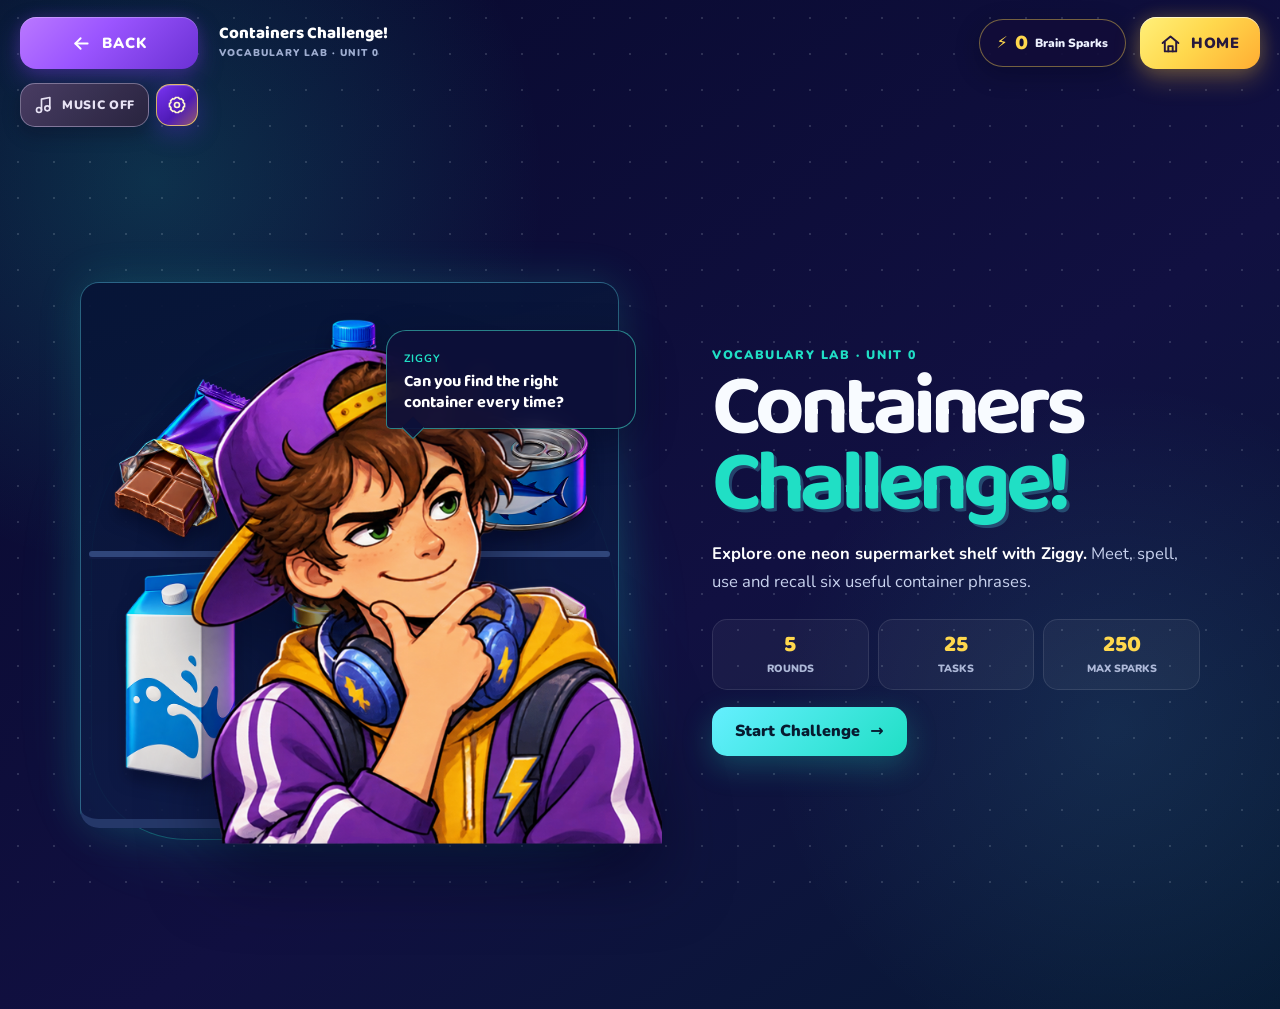
==== commit b4915257: "Optimize vocabulary images for mobile Safari" ====
--- a/containers-challenge.html
+++ b/containers-challenge.html
@@ -5,6 +5,7 @@
   <meta name="viewport" content="width=device-width, initial-scale=1">
   <meta name="theme-color" content="#071b34">
   <title>Containers Challenge! · Vocabulary Lab</title>
+  <script src="image-recovery.js"></script>
   <link rel="preconnect" href="https://fonts.googleapis.com">
   <link rel="preconnect" href="https://fonts.gstatic.com" crossorigin>
   <link href="https://fonts.googleapis.com/css2?family=Baloo+2:wght@600;700;800&family=Nunito:wght@600;700;800;900&display=swap" rel="stylesheet">
--- a/styles.css
+++ b/styles.css
@@ -19,6 +19,7 @@
 body::before { content: ""; position: fixed; inset: 0; pointer-events: none; opacity: .16; background-image: linear-gradient(rgba(255,255,255,.035) 1px, transparent 1px), linear-gradient(90deg, rgba(255,255,255,.035) 1px, transparent 1px); background-size: 48px 48px; mask-image: linear-gradient(black, transparent 80%); }
 a { color: inherit; }
 button { font: inherit; }
+img.is-image-retrying, img.is-image-unavailable { visibility: hidden; }
 .shell { width: min(1120px, calc(100% - 40px)); margin-inline: auto; }
 h1, h2, h3, p { margin-top: 0; }
 h1, h2, h3 { font-family: "Baloo 2", system-ui, sans-serif; }
--- a/food-quest.css
+++ b/food-quest.css
@@ -123,9 +123,11 @@
 .answer-lane { display: flex; flex-wrap: wrap; align-content: center; justify-content: center; gap: 8px; min-height: 82px; margin-bottom: 15px; padding: 13px; border: 2px dashed color-mix(in srgb,var(--round-a) 40%,transparent); border-radius: 17px; background: rgba(4,8,36,.48); }
 .answer-lane:empty::after { content: "Tap the words in the correct order"; color: #8f9abd; font-size: .82rem; }
 .word-bank { display: flex; flex-wrap: wrap; justify-content: center; gap: 8px; }
-.word-button { min-height: 43px; padding: 7px 14px; border: 1px solid color-mix(in srgb,var(--round-a) 35%,rgba(255,255,255,.1)); color: #fff; background: #242252; box-shadow: 0 3px 0 color-mix(in srgb,var(--round-dark) 65%,#07091f); }
+.word-button { min-height: 43px; padding: 7px 14px; border: 1px solid color-mix(in srgb,var(--round-a) 35%,rgba(255,255,255,.1)); color: #fff; background: #242252; box-shadow: 0 3px 0 color-mix(in srgb,var(--round-dark) 65%,#07091f); touch-action: manipulation; -webkit-tap-highlight-color: transparent; }
 .word-button.is-used { opacity: .2; pointer-events: none; transform: scale(.92); }
 .answer-lane .word-button { color: #0b1831; background: linear-gradient(145deg,var(--round-b),var(--round-a)); }
+.answer-lane .word-button.is-step-correct { border-color: #9affd7; color: #06271d; background: linear-gradient(145deg,#8df3cb,#43cf99); box-shadow: 0 3px 0 #187358,0 0 20px rgba(86,230,177,.28); }
+.word-button.is-order-wrong { border-color: #ff9aaa; color: #fff; background: #d95073; box-shadow: 0 3px 0 #76233f,0 0 18px rgba(217,80,115,.35); animation: order-wrong-flash .6s ease; }
 .text-answer { display: block; width: min(100%,580px); min-height: 59px; margin: 0 auto; padding: 0 17px; border: 2px solid color-mix(in srgb,var(--round-a) 44%,transparent); border-radius: 15px; color: #fff; background: rgba(5,8,37,.65); font: 800 1.03rem "Nunito",sans-serif; }
 .text-answer:focus { border-color: var(--round-b); outline: 3px solid color-mix(in srgb,var(--round-a) 14%,transparent); }
 .answer-hint { margin: 9px 0 0; color: #9da8c9; font-size: .75rem; text-align: center; }
@@ -159,6 +161,7 @@
 
 @keyframes card-shake { 25% { transform: translateX(-7px); } 50% { transform: translateX(6px); } 75% { transform: translateX(-3px); } }
 @keyframes success-glow { 35% { border-color: #75efbf; box-shadow: 0 0 48px rgba(86,230,177,.3),0 24px 65px rgba(0,0,25,.35); } }
+@keyframes order-wrong-flash { 35% { transform: translateY(1px) scale(.98); } }
 @keyframes spark-pop { from { opacity: 1; transform: translate(0,0) rotate(45deg) scale(.2); } to { opacity: 0; transform: translate(var(--spark-dx),var(--spark-dy)) rotate(180deg) scale(1.15); } }
 @keyframes result-float { 50% { transform: translateY(-7px) rotate(4deg); } }
 
@@ -223,6 +226,6 @@
   .scene-item b { font-size: 1.65rem; }
 }
 @media (prefers-reduced-motion: reduce) {
-  .result-burst,.quest-card.is-wrong,.quest-card.is-correct,.spark-particle { animation: none; }
+  .result-burst,.quest-card.is-wrong,.quest-card.is-correct,.spark-particle,.word-button.is-order-wrong { animation: none; }
   .guide-portrait img { transition: none; }
 }
--- a/containers-challenge.css
+++ b/containers-challenge.css
@@ -5,6 +5,8 @@
 .containers-theme .feedback { font-size: clamp(1.125rem,1.7vw,1.25rem); }
 .containers-theme .feedback strong { font-size: 1.25rem; }
 .containers-theme .answer-hint, .containers-theme .listen-build-toolbar, .containers-theme .listen-again, .containers-theme .text-answer { font-size: max(1rem,16px); }
+.containers-theme .quest-board, .containers-theme .quest-stage, .containers-theme .guide-console, .containers-theme .quest-card, .containers-theme .task-area, .containers-theme .challenge-heading > div, .containers-theme .guide-speech, .containers-theme .spelling-work, .containers-theme .recall-copy, .containers-theme .listen-build { min-width: 0; max-width: 100%; }
+.containers-theme .challenge-heading h2, .containers-theme .guide-speech p, .containers-theme .feedback, .containers-theme .round-prompt, .containers-theme .answer-hint { overflow-wrap: anywhere; }
 .containers-intro { min-height: 600px; }
 .containers-intro > img { z-index: 2; height: min(510px, 52vw); margin-left: 22%; }
 .intro-mini-shelf { position: absolute; z-index: 1; left: 0; right: 2%; bottom: 4%; display: grid; grid-template-columns: repeat(3, 1fr); gap: 7px; padding: 12px 12px 17px; border: 1px solid rgba(101,239,255,.35); border-bottom: 9px solid #253869; border-radius: 19px; background: linear-gradient(165deg, rgba(7,20,54,.94), rgba(16,29,75,.88)); box-shadow: 0 0 44px rgba(32,223,197,.16); }
@@ -24,7 +26,8 @@
 .container-scene::before, .container-scene::after { content: ""; position: absolute; z-index: 1; left: 12px; right: 12px; height: 8px; border-radius: 99px; background: linear-gradient(#40588c,#1d2c61); box-shadow: 0 3px 0 #091338,0 0 14px rgba(101,239,255,.12); }
 .container-scene::before { top: calc(50% - 4px); display: none; }
 .container-scene::after { bottom: 8px; }
-.shelf-header { display: flex; align-items: center; justify-content: space-between; gap: 10px; margin-bottom: 12px; color: var(--quest-b); font-size: 1rem; font-weight: 900; text-transform: uppercase; letter-spacing: .08em; }
+.shelf-header { display: flex; align-items: center; justify-content: space-between; gap: 10px; min-width: 0; margin-bottom: 12px; color: var(--quest-b); font-size: 1rem; font-weight: 900; text-transform: uppercase; letter-spacing: .08em; }
+.shelf-header > * { min-width: 0; overflow-wrap: anywhere; }
 .shelf-header small { color: #aebadc; font-size: 1rem; }
 .product-grid { position: relative; z-index: 2; display: grid; grid-template-columns: repeat(3, minmax(0,1fr)); gap: 12px; }
 .product-card { position: relative; display: grid; grid-template-rows: auto auto; align-content: start; min-width: 0; min-height: 198px; padding: 9px 9px 13px; border: 1px solid rgba(255,255,255,.1); border-radius: 16px; color: #fff; background: rgba(255,255,255,.045); cursor: pointer; transition: transform .18s ease,border-color .18s ease,background .18s ease,box-shadow .18s ease; }
@@ -112,6 +115,10 @@
   .spelling-picture { min-height: 145px; }
 }
 @media (max-width: 420px) {
+  .containers-theme .quest-card { padding-inline: 12px; }
+  .containers-theme .challenge-heading { align-items: flex-start; gap: 10px; }
+  .containers-theme .round-icon { flex-basis: 46px; width: 46px; border-radius: 14px; }
+  .containers-theme .challenge-actions > * { max-width: 100%; white-space: normal; }
   .product-grid { grid-template-columns: repeat(2, minmax(0,1fr)); gap: 8px; }
   .product-card, .packing-layout .product-card { min-height: 178px; }
   img.product-art { height: 120px; }
